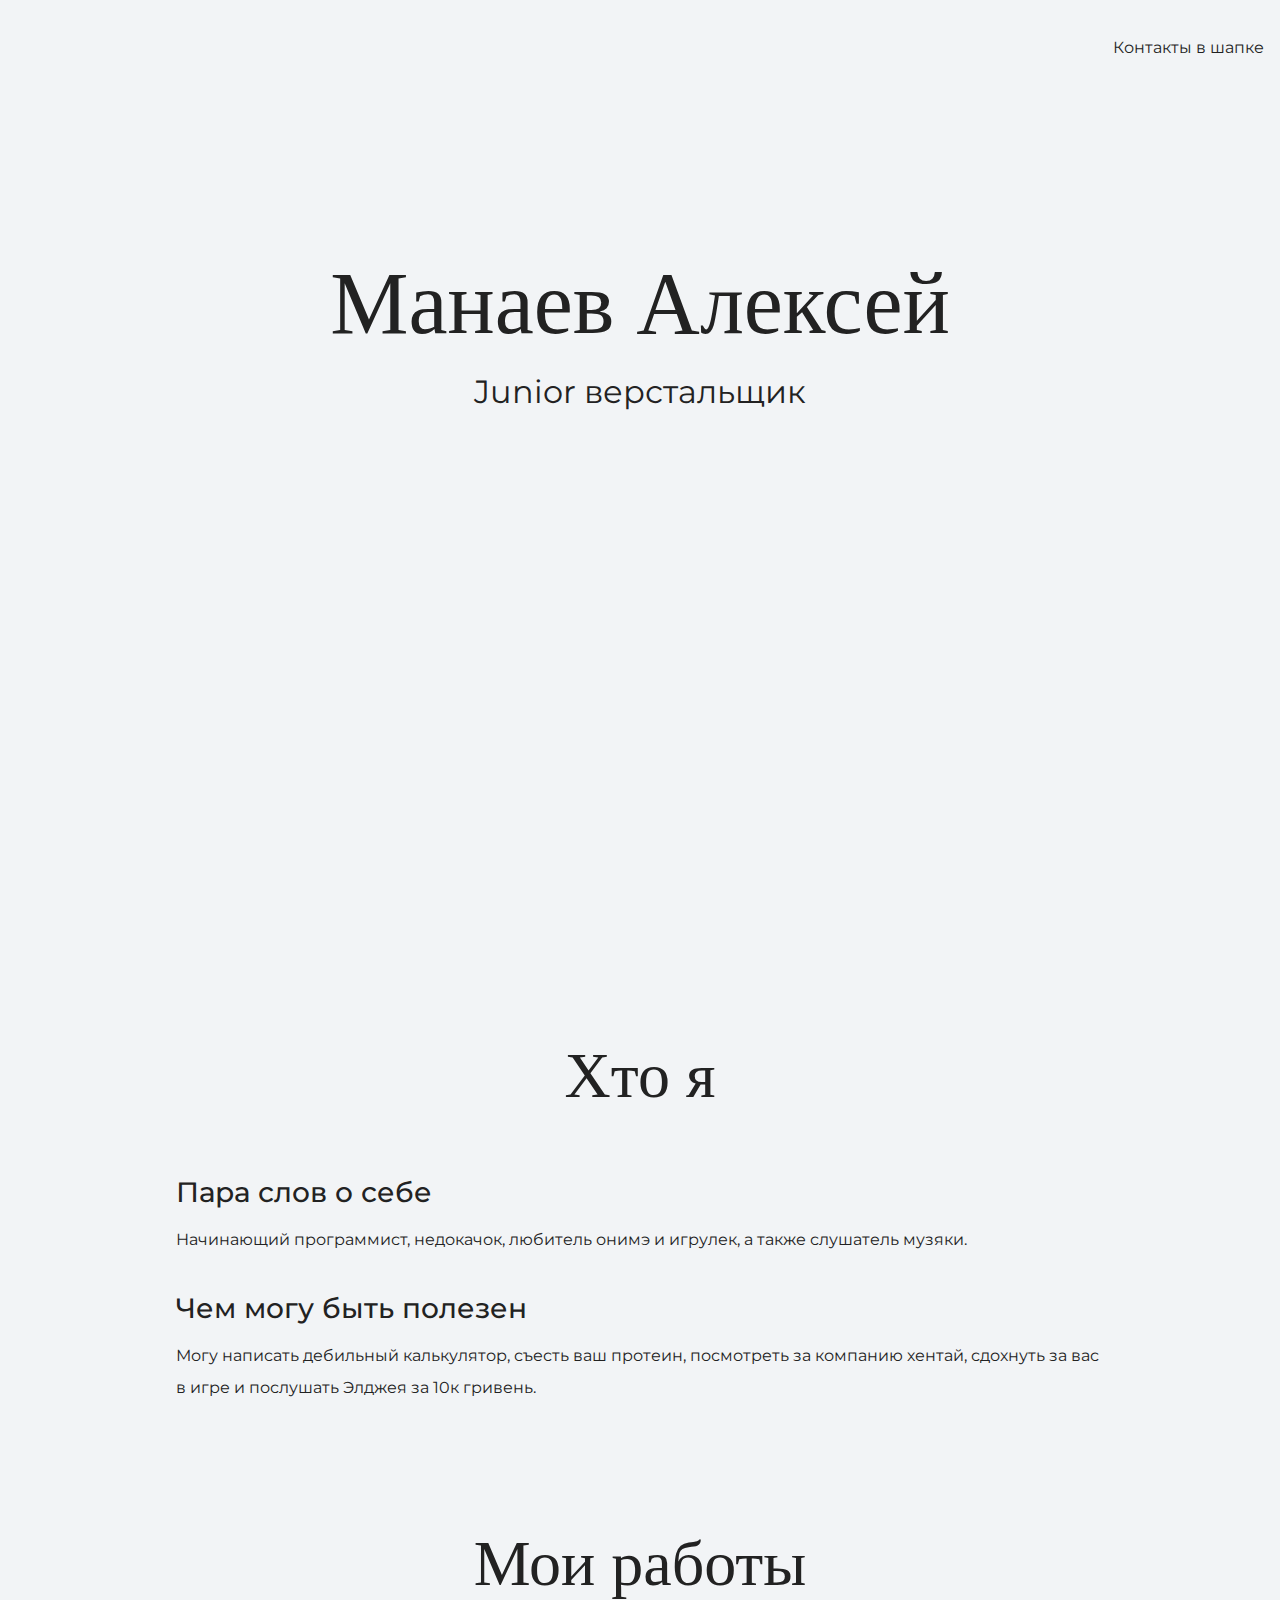
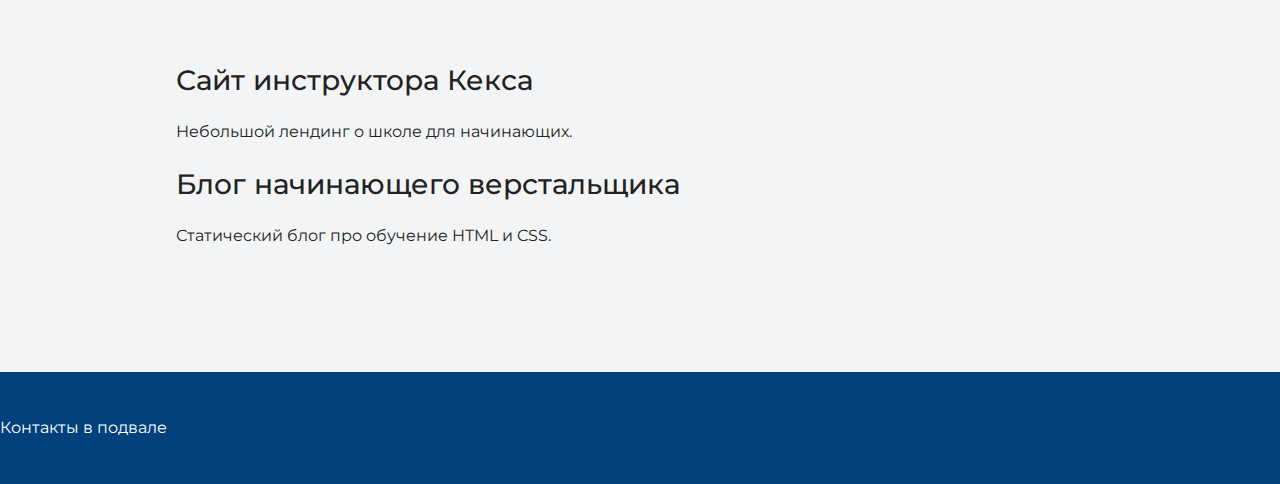
==== index.html @ 084ad4ef "Загружает файлы сайта" ====
<!DOCTYPE html>
<html lang="ru">
  <head>
    <meta charset="UTF-8">
    <link rel="stylesheet" href="style.css">
	<link href="https://fonts.googleapis.com/css?family=Montserrat:400,500,700|Old+Standard+TT&display=swap&subset=cyrillic" rel="stylesheet">
    <title>Портфолио Junior верстальщика</title>
  </head>

  <body>
    <header class="page-header">
	<div class="container">
		Контакты в шапке
	</div>
    </header>

    <section class="hero-image">
	<div class="container">
      <h1 class="heading">Манаев Алексей</h1>
      <p>Junior верстальщик</p>
	</div>
    </section>

    <section class="intro">
	<div class="container">
      <h2 class="subheading">Хто я</h2>
      <h3>Пара слов о себе</h3>
      <p>Начинающий программист, недокачок, любитель онимэ и игрулек, а также слушатель музяки.</p>
      <h3>Чем могу быть полезен</h3>
      <p>Могу написать дебильный калькулятор, съесть ваш протеин, посмотреть за компанию хентай, сдохнуть за вас в игре и послушать Элджея за 10к гривень.</p>
	 </div>
    </section>

    <section class="portfolio">
	<div class="container">
      <h2 class="subheading">Мои работы</h2>

      <h3>Сайт инструктора Кекса</h3>
      <p>Небольшой лендинг о школе для начинающих.</p>

      <h3>Блог начинающего верстальщика</h3>
      <p>Статический блог про обучение HTML и CSS.</p>
	</div>
    </section>

    <footer class="page-footer">
	</div class="container">
      Контакты в подвале
	</div>
    </footer>
  </body>
</html>
---- style.css ----
body {
  margin: 0;
  min-width: 960px;
  font-family: "Montserrat", "Helvetica", "Arial", sans-serif;
  font-size: 16px;
  line-height: 32px;
  color: #222222;
  background-color: #f2f4f6;
  background-image: url("img/hero-bg.jpg");
  background-repeat: no-repeat;
  background-position: top center;
}

.container {
  max-width: 928px;
  margin: 0 auto;
  padding: 0 16px;
}

.page-header {
  margin: 0 0 160px;
  padding: 32px 0 32px;
}

.page-header .container,
.page-footer .container {
  max-width: 1408px;
  text-align: right;
}

.page-header a {
  margin-left: 56px;
  color: #288be6;
  text-decoration: none;
  background-repeat: no-repeat;
  background-position: left;
}

.header-email {
  padding-left: 30px;
  background-image: url("img/icon-email-header.svg");
}

.header-phone {
  padding-left: 25px;
  background-image: url("img/icon-phone-header.svg");
}

.hero-image {
  margin-bottom: 620px;
}

.hero-image .container {
  max-width: 1408px;
  text-align: center;
}

.heading {
  margin: 0 0 16px;
  font-family: "Old Standard TT", "Times", "Times New Roman", serif;
  font-size: 88px;
  line-height: 96px;
  font-weight: 400;
}

.hero-image p {
  margin: 0;
  font-size: 32px;
  line-height: 48px;
}

.intro {
  margin: 0 0 120px;
}

.subheading {
  margin: 0 0 56px;
  font-family: "Old Standard TT", "Times", "Times New Roman", serif;
  font-size: 64px;
  line-height: 80px;
  font-weight: 400;
  text-align: center;
}

.user-image {
  margin: 0 0 32px;
  text-align: center;
}

.intro h3,
.portfolio h3 {
  margin: 0 0 12px;
  font-size: 28px;
  line-height: 40px;
  font-weight: 500;
}

.intro p {
  margin: 0 0 32px;
}

.skills-list {
  margin: 0;
  padding: 0;
}

.skills-list dt {
  padding-left: 32px;
  background-repeat: no-repeat;
  background-position: left;
}

.skill-html {
  background-image: url("img/icon-html.svg");
}

.skill-css {
  background-image: url("img/icon-css.svg");
}

.level {
  margin: 4px 0 16px;
  padding: 0;
  height: 14px;
  font-size: 0;
  background-color: #ffffff;
  border: 1px solid #86c3fa;
  border-radius: 8px;
}

.level div {
  margin: 1px;
  height: 12px;
  background-color: #288be6;
  border-radius: 6px;
}

.portfolio {
  margin: 0 0 120px;
}

.projects {
  margin: 0;
  padding: 0;
  list-style: none;
}

.projects li {
  margin: 0 0 80px;
}

.project-image {
  margin: 0 0 24px;
  text-align: center;
}

.projects p {
  margin: 0 0 24px;
}

.button {
  padding: 6px 20px;
  display: inline-block;
  vertical-align: baseline;
  text-decoration: none;
  text-transform: uppercase;
  border-radius: 4px;
  background-color: #288be6;
  color: #ffffff;
}

.page-footer {
  padding: 40px 0;
  background-color: #00417d;
  color: #ffffff;
}

.page-footer a {
  margin-left: 56px;
  color: inherit;
  text-decoration: none;
  background-repeat: no-repeat;
  background-position: left;
}

.footer-email {
  padding-left: 30px;
  background-image: url("img/icon-email-footer.svg");
}

.footer-phone {
  padding-left: 25px;
  background-image: url("img/icon-phone-footer.svg");
}
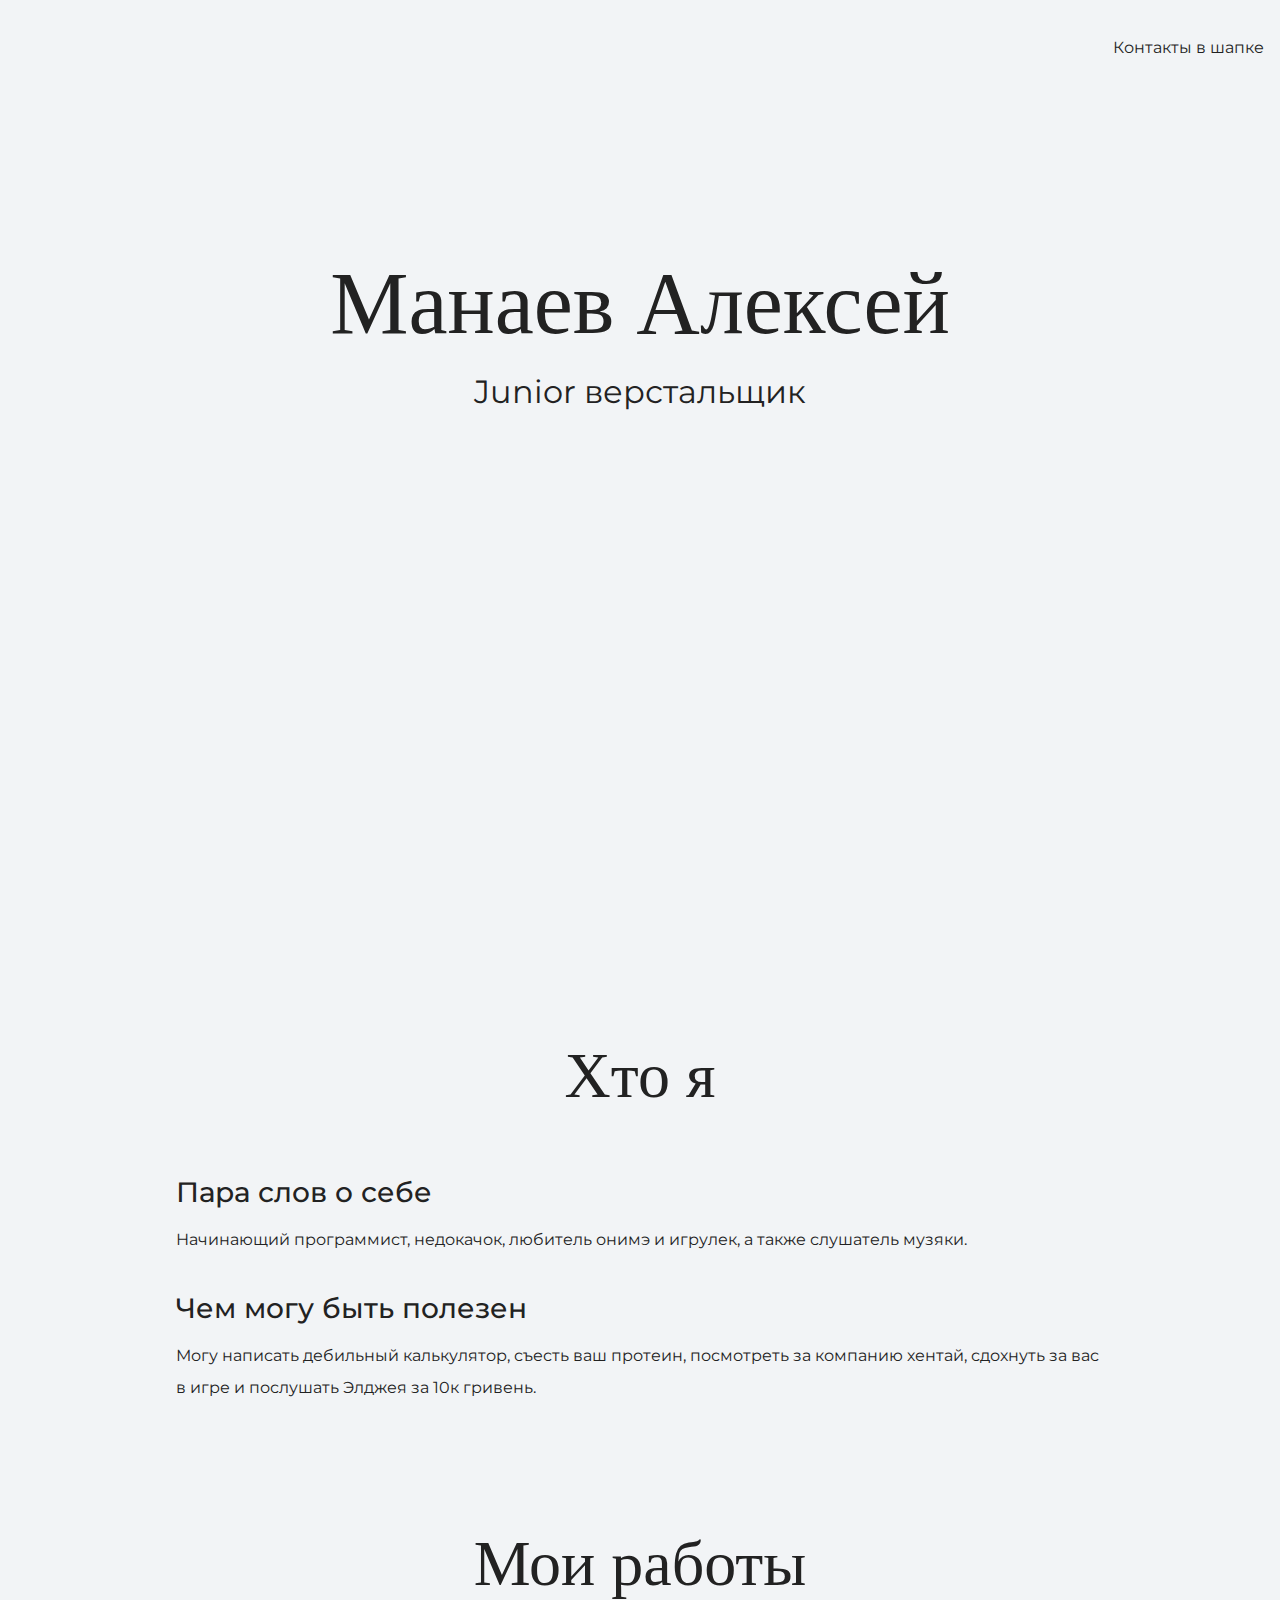
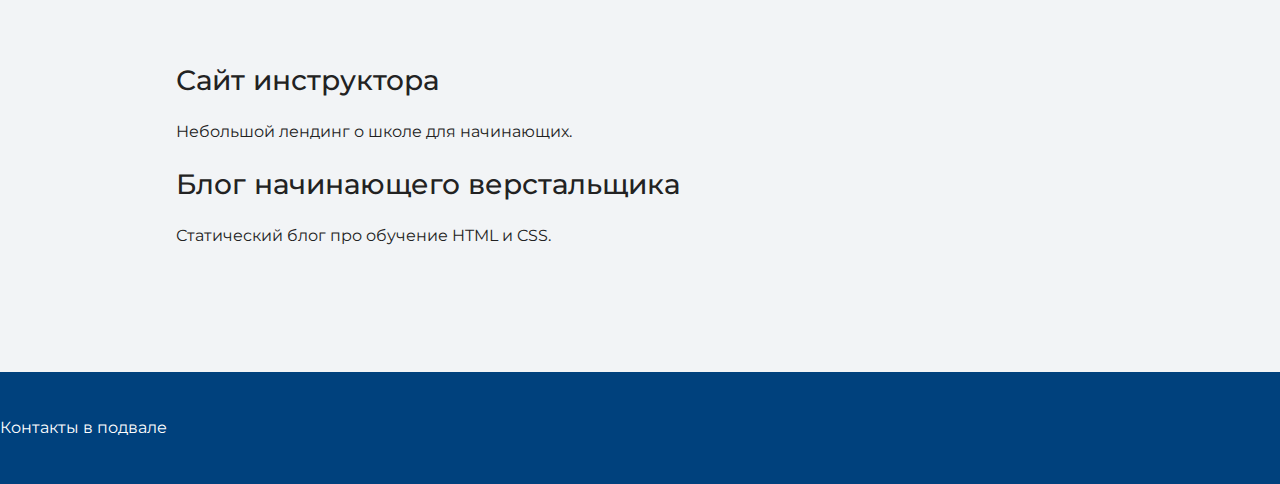
==== commit 88497a85: "Изменен текст на главное странцие" ====
--- a/index.html
+++ b/index.html
@@ -4,7 +4,7 @@
     <meta charset="UTF-8">
     <link rel="stylesheet" href="style.css">
 	<link href="https://fonts.googleapis.com/css?family=Montserrat:400,500,700|Old+Standard+TT&display=swap&subset=cyrillic" rel="stylesheet">
-    <title>Портфолио Junior верстальщика</title>
+    <title>Портфолио Лёхи</title>
   </head>
 
   <body>
@@ -35,7 +35,7 @@
 	<div class="container">
       <h2 class="subheading">Мои работы</h2>
 
-      <h3>Сайт инструктора Кекса</h3>
+      <h3>Сайт инструктора</h3>
       <p>Небольшой лендинг о школе для начинающих.</p>
 
       <h3>Блог начинающего верстальщика</h3>
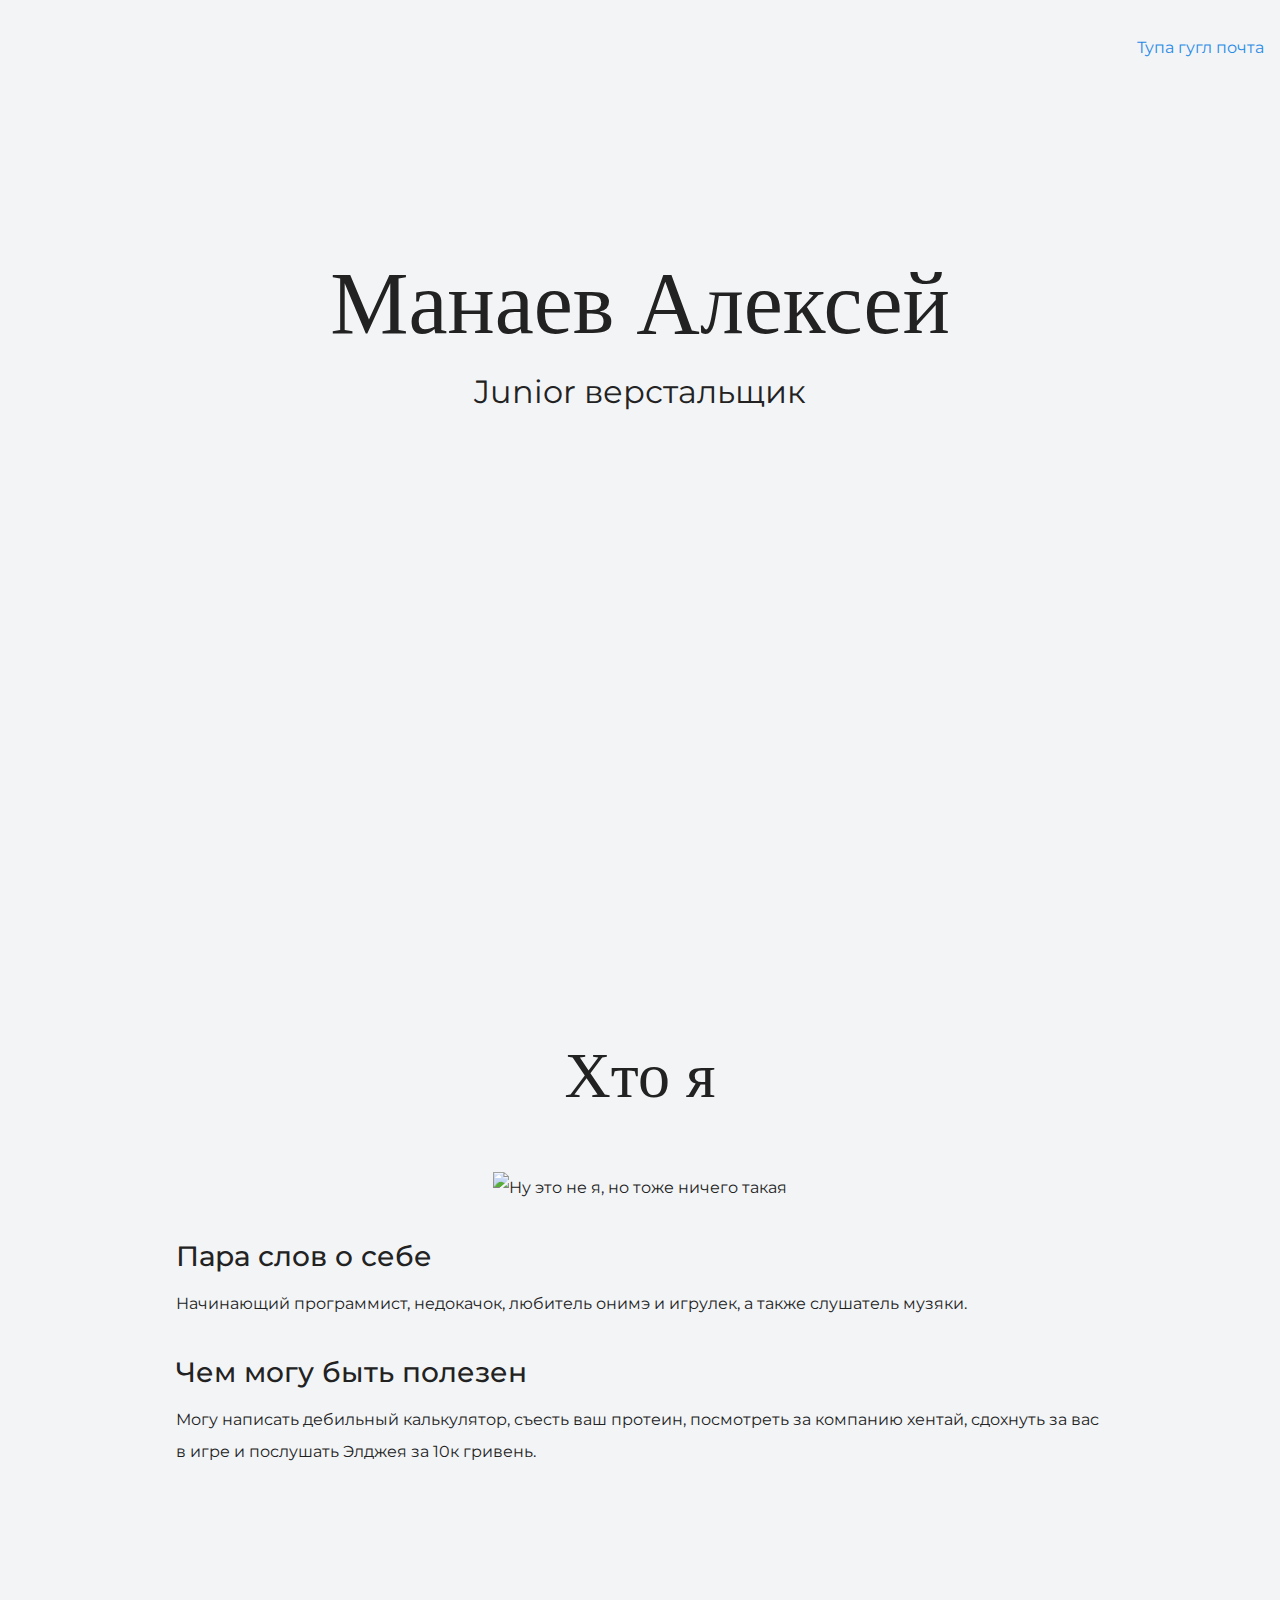
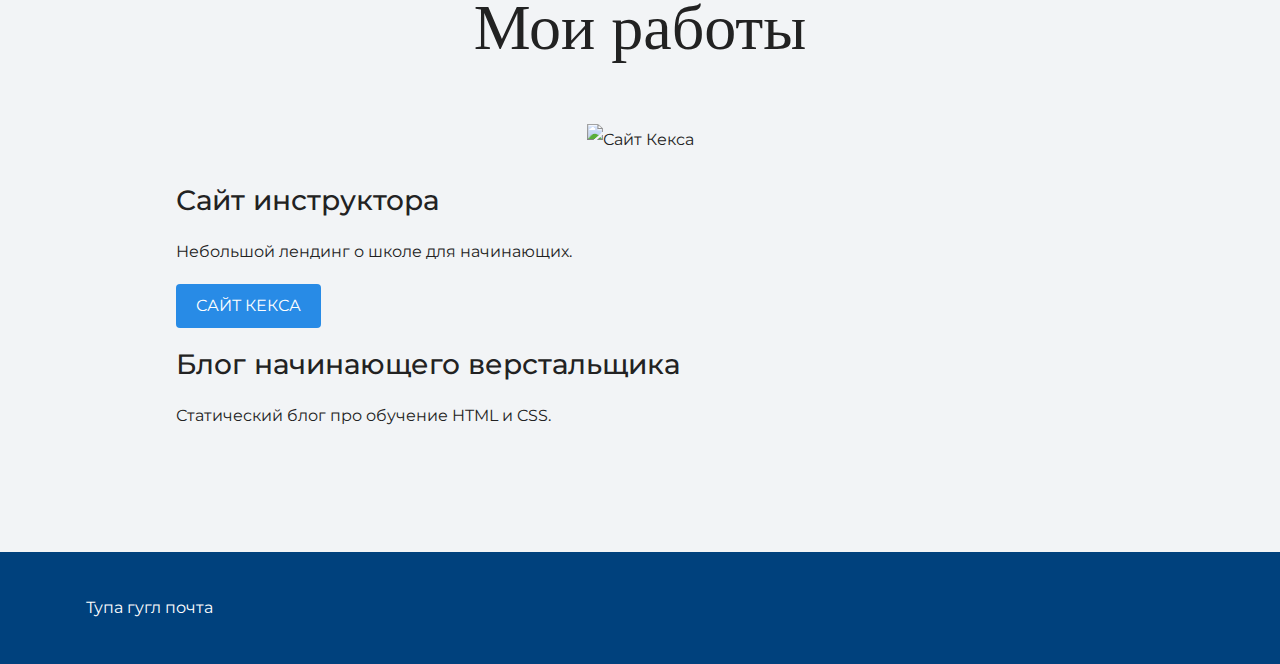
==== commit 6a11ef5a: "Изменения на странице +визуал" ====
--- a/index.html
+++ b/index.html
@@ -10,7 +10,7 @@
   <body>
     <header class="page-header">
 	<div class="container">
-		Контакты в шапке
+		<a class="header-email" href="mailto:degtuu27@gmail.com">Тупа гугл почта</a>
 	</div>
     </header>
 
@@ -24,6 +24,9 @@
     <section class="intro">
 	<div class="container">
       <h2 class="subheading">Хто я</h2>
+		<figure class="user-image">
+		<img src="files/user.jpg" width="928" height="536" alt="Ну это не я, но тоже ничего такая">
+		</figure>
       <h3>Пара слов о себе</h3>
       <p>Начинающий программист, недокачок, любитель онимэ и игрулек, а также слушатель музяки.</p>
       <h3>Чем могу быть полезен</h3>
@@ -34,9 +37,12 @@
     <section class="portfolio">
 	<div class="container">
       <h2 class="subheading">Мои работы</h2>
-
+		<figure class="project-image">
+		<img src="files/project-1.png" width="720" height="380" alt="Сайт Кекса">
+		</figure>
       <h3>Сайт инструктора</h3>
       <p>Небольшой лендинг о школе для начинающих.</p>
+	  <p><a class="button" href="source/keks/index.html">Сайт Кекса</a></p>
 
       <h3>Блог начинающего верстальщика</h3>
       <p>Статический блог про обучение HTML и CSS.</p>
@@ -45,7 +51,7 @@
 
     <footer class="page-footer">
 	</div class="container">
-      Контакты в подвале
+      <a class="footer-email" href="mailto:degtuu27@gmail.com">Тупа гугл почта</a>
 	</div>
     </footer>
   </body>
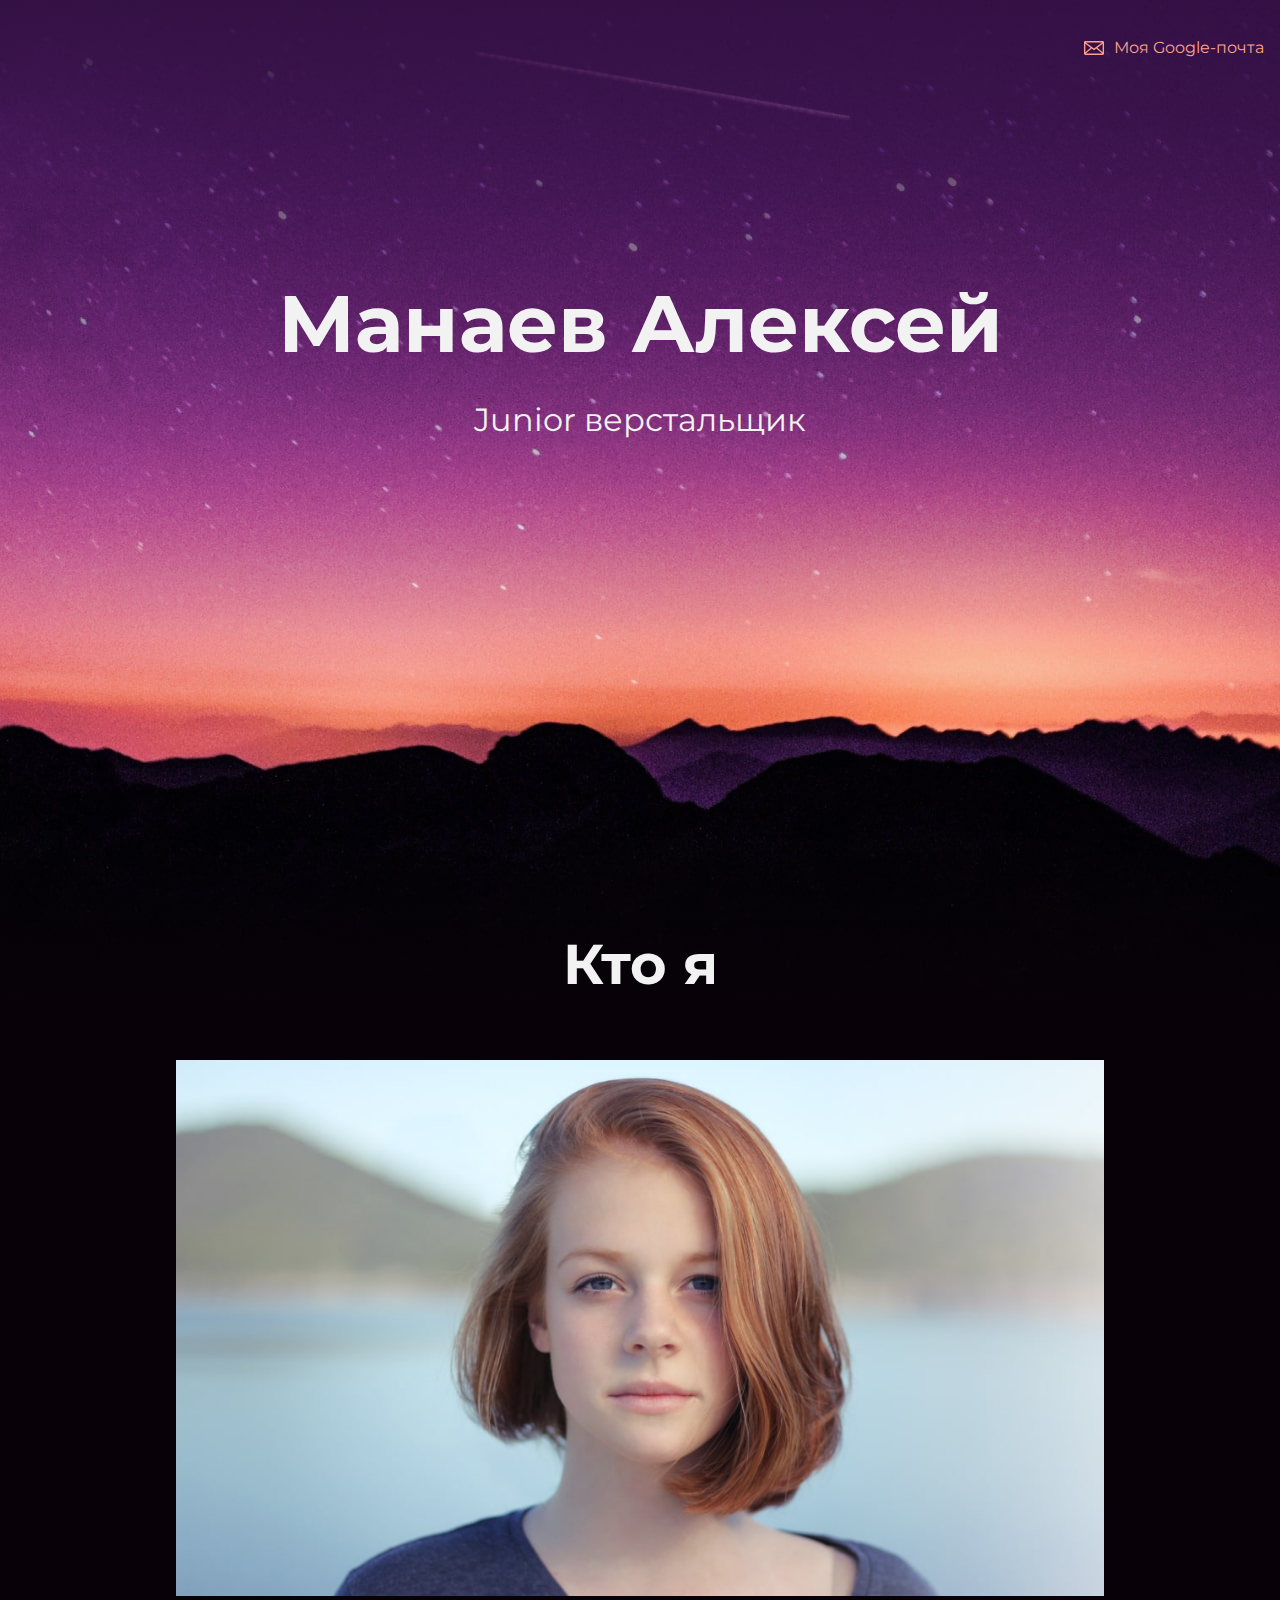
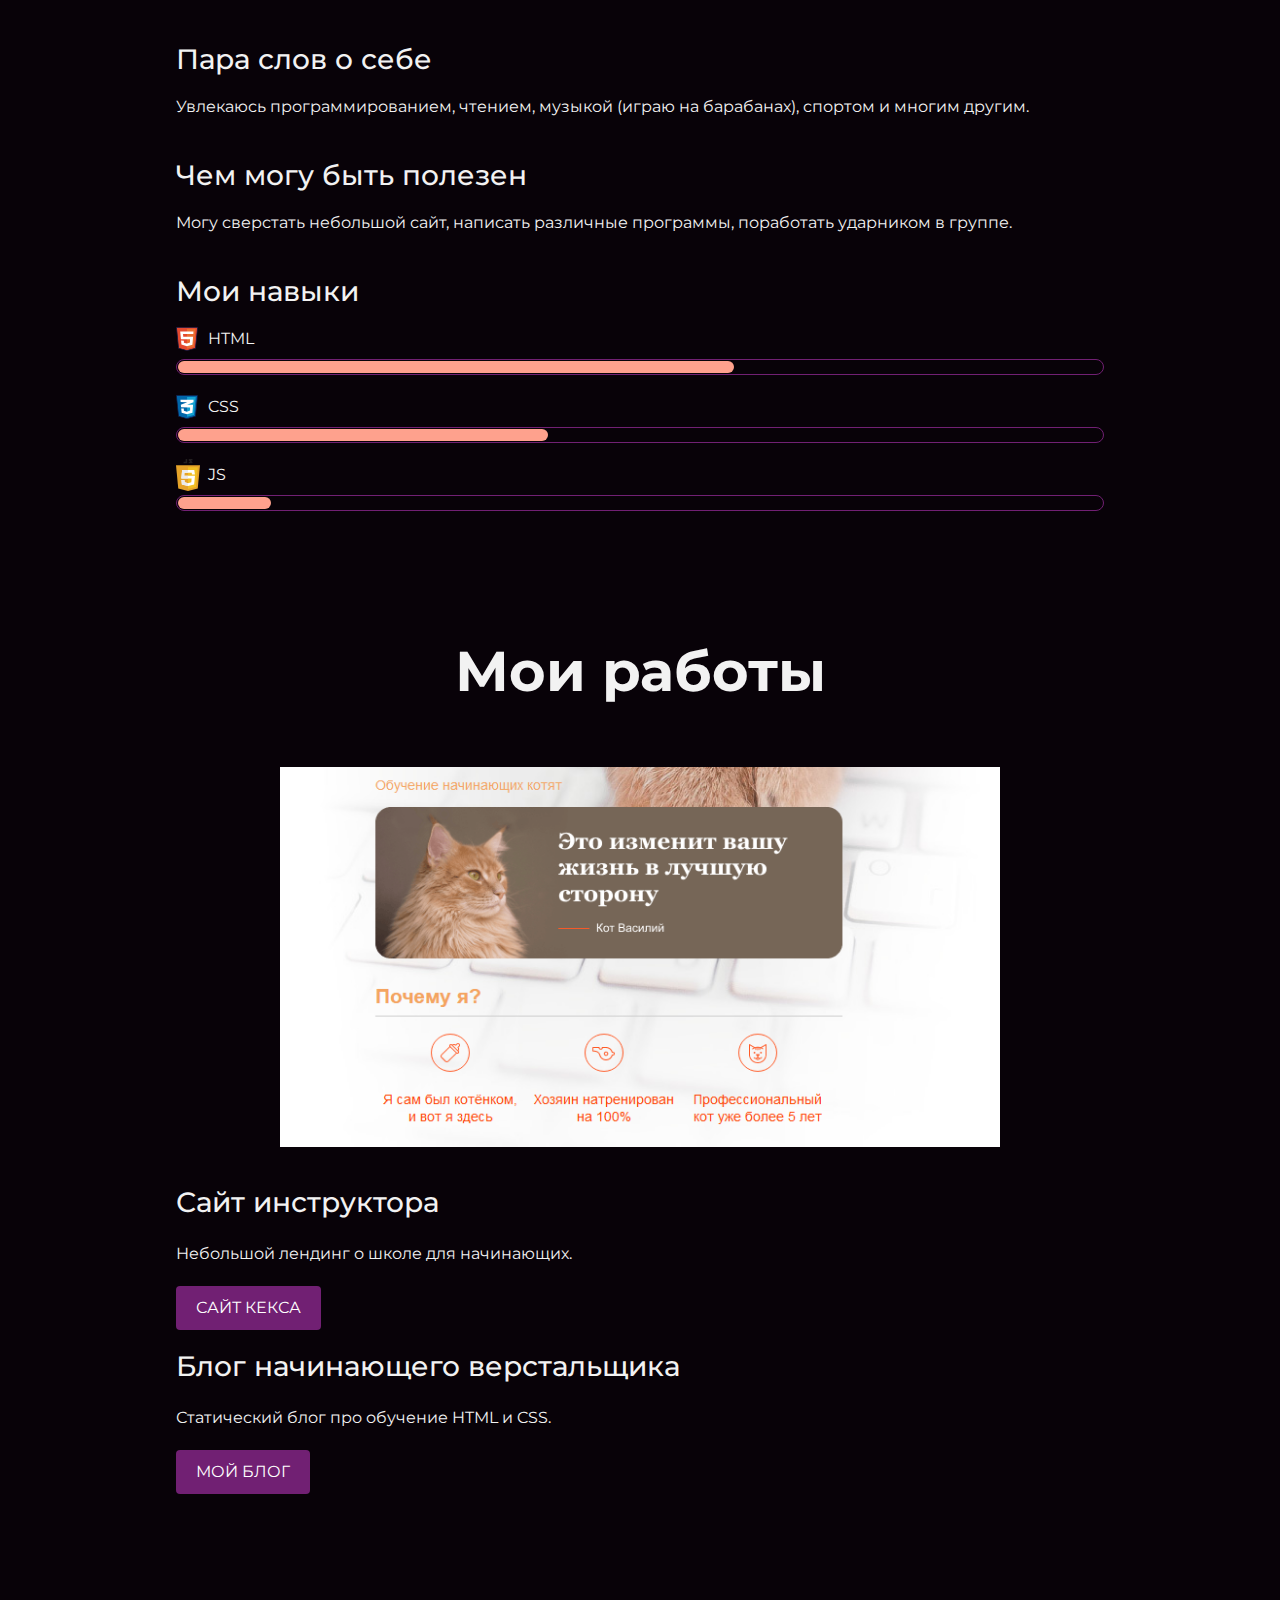
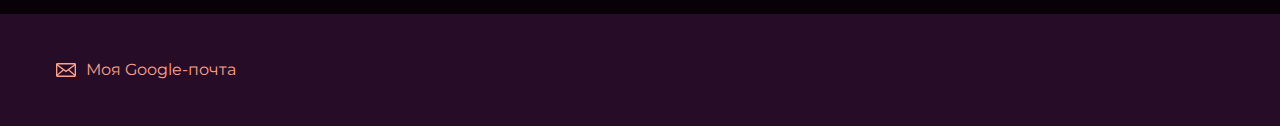
==== commit 6fe09d33: "Add files via upload" ====
--- a/index.html
+++ b/index.html
@@ -4,13 +4,13 @@
     <meta charset="UTF-8">
     <link rel="stylesheet" href="style.css">
 	<link href="https://fonts.googleapis.com/css?family=Montserrat:400,500,700|Old+Standard+TT&display=swap&subset=cyrillic" rel="stylesheet">
-    <title>Портфолио Лёхи</title>
+    <title>Сайт-портфолио</title>
   </head>
 
   <body>
     <header class="page-header">
 	<div class="container">
-		<a class="header-email" href="mailto:degtuu27@gmail.com">Тупа гугл почта</a>
+		<a class="header-email" href="mailto:degtuu27@gmail.com">Моя Google-почта</a>
 	</div>
     </header>
 
@@ -23,15 +23,26 @@
 
     <section class="intro">
 	<div class="container">
-      <h2 class="subheading">Хто я</h2>
+      <h2 class="subheading">Кто я</h2>
 		<figure class="user-image">
 		<img src="files/user.jpg" width="928" height="536" alt="Ну это не я, но тоже ничего такая">
 		</figure>
       <h3>Пара слов о себе</h3>
-      <p>Начинающий программист, недокачок, любитель онимэ и игрулек, а также слушатель музяки.</p>
+      <p>Увлекаюсь программированием, чтением, музыкой (играю на барабанах), спортом и многим другим.</p>
       <h3>Чем могу быть полезен</h3>
-      <p>Могу написать дебильный калькулятор, съесть ваш протеин, посмотреть за компанию хентай, сдохнуть за вас в игре и послушать Элджея за 10к гривень.</p>
-	 </div>
+      <p>Могу сверстать небольшой сайт, написать различные программы, поработать ударником в группе.</p>
+		<div class="skills"> 
+		<h3>Мои навыки</h3>
+		<dl class="skills-list">
+			<dt class="skill-html">HTML</dt>
+			<dd class="level"><div style="width: 60%;">60%</div></dd>
+			<dt class="skill-css">CSS</dt>
+			<dd class="level"><div style="width: 40%;">40%</div></dd>
+			<dt class="skill-js">JS</dt>
+			<dd class="level"><div style="width: 10%;">10%</div></dd>
+		</dl>
+		</div>
+	</div>
     </section>
 
     <section class="portfolio">
@@ -46,12 +57,13 @@
 
       <h3>Блог начинающего верстальщика</h3>
       <p>Статический блог про обучение HTML и CSS.</p>
+	  <p><a class="button" href="blog/index.html">Мой блог</a></p>
 	</div>
     </section>
 
     <footer class="page-footer">
 	</div class="container">
-      <a class="footer-email" href="mailto:degtuu27@gmail.com">Тупа гугл почта</a>
+      <a class="footer-email" href="mailto:degtuu27@gmail.com">Моя Google-почта</a>
 	</div>
     </footer>
   </body>
--- a/style.css
+++ b/style.css
@@ -1,194 +1,192 @@
-body {
-  margin: 0;
-  min-width: 960px;
-  font-family: "Montserrat", "Helvetica", "Arial", sans-serif;
-  font-size: 16px;
-  line-height: 32px;
-  color: #222222;
-  background-color: #f2f4f6;
-  background-image: url("img/hero-bg.jpg");
-  background-repeat: no-repeat;
-  background-position: top center;
-}
-
-.container {
-  max-width: 928px;
-  margin: 0 auto;
-  padding: 0 16px;
-}
-
-.page-header {
-  margin: 0 0 160px;
-  padding: 32px 0 32px;
-}
-
-.page-header .container,
-.page-footer .container {
-  max-width: 1408px;
-  text-align: right;
-}
-
-.page-header a {
-  margin-left: 56px;
-  color: #288be6;
-  text-decoration: none;
-  background-repeat: no-repeat;
-  background-position: left;
-}
-
-.header-email {
-  padding-left: 30px;
-  background-image: url("img/icon-email-header.svg");
-}
-
-.header-phone {
-  padding-left: 25px;
-  background-image: url("img/icon-phone-header.svg");
-}
-
-.hero-image {
-  margin-bottom: 620px;
-}
-
-.hero-image .container {
-  max-width: 1408px;
-  text-align: center;
-}
-
-.heading {
-  margin: 0 0 16px;
-  font-family: "Old Standard TT", "Times", "Times New Roman", serif;
-  font-size: 88px;
-  line-height: 96px;
-  font-weight: 400;
-}
-
-.hero-image p {
-  margin: 0;
-  font-size: 32px;
-  line-height: 48px;
-}
-
-.intro {
-  margin: 0 0 120px;
-}
-
-.subheading {
-  margin: 0 0 56px;
-  font-family: "Old Standard TT", "Times", "Times New Roman", serif;
-  font-size: 64px;
-  line-height: 80px;
-  font-weight: 400;
-  text-align: center;
-}
-
-.user-image {
-  margin: 0 0 32px;
-  text-align: center;
-}
-
-.intro h3,
-.portfolio h3 {
-  margin: 0 0 12px;
-  font-size: 28px;
-  line-height: 40px;
-  font-weight: 500;
-}
-
-.intro p {
-  margin: 0 0 32px;
-}
-
-.skills-list {
-  margin: 0;
-  padding: 0;
-}
-
-.skills-list dt {
-  padding-left: 32px;
-  background-repeat: no-repeat;
-  background-position: left;
-}
-
-.skill-html {
-  background-image: url("img/icon-html.svg");
-}
-
-.skill-css {
-  background-image: url("img/icon-css.svg");
-}
-
-.level {
-  margin: 4px 0 16px;
-  padding: 0;
-  height: 14px;
-  font-size: 0;
-  background-color: #ffffff;
-  border: 1px solid #86c3fa;
-  border-radius: 8px;
-}
-
-.level div {
-  margin: 1px;
-  height: 12px;
-  background-color: #288be6;
-  border-radius: 6px;
-}
-
-.portfolio {
-  margin: 0 0 120px;
-}
-
-.projects {
-  margin: 0;
-  padding: 0;
-  list-style: none;
-}
-
-.projects li {
-  margin: 0 0 80px;
-}
-
-.project-image {
-  margin: 0 0 24px;
-  text-align: center;
-}
-
-.projects p {
-  margin: 0 0 24px;
-}
-
-.button {
-  padding: 6px 20px;
-  display: inline-block;
-  vertical-align: baseline;
-  text-decoration: none;
-  text-transform: uppercase;
-  border-radius: 4px;
-  background-color: #288be6;
-  color: #ffffff;
-}
-
-.page-footer {
-  padding: 40px 0;
-  background-color: #00417d;
-  color: #ffffff;
-}
-
-.page-footer a {
-  margin-left: 56px;
-  color: inherit;
-  text-decoration: none;
-  background-repeat: no-repeat;
-  background-position: left;
-}
-
-.footer-email {
-  padding-left: 30px;
-  background-image: url("img/icon-email-footer.svg");
-}
-
-.footer-phone {
-  padding-left: 25px;
-  background-image: url("img/icon-phone-footer.svg");
+body {
+  margin: 0;
+  min-width: 960px;
+  font-family: "Montserrat", "Helvetica", "Arial", sans-serif;
+  font-size: 16px;
+  line-height: 32px;
+  color: #f2f2f2;
+  background-color: #080208;
+  background-image: url("img/hero-bg.jpg");
+  background-repeat: no-repeat;
+  background-position: top center;
+}
+
+.container {
+  max-width: 928px;
+  margin: 0 auto;
+  padding: 0 16px;
+}
+
+.page-header {
+  margin: 0 0 180px;
+  padding: 32px 0 32px;
+}
+
+.page-header .container,
+.page-footer .container {
+  max-width: 1408px;
+  text-align: right;
+}
+
+.page-header a {
+  margin-left: 56px;
+  color: #fea18d;
+  text-decoration: none;
+  background-repeat: no-repeat;
+  background-position: left;
+}
+
+.header-email {
+  padding-left: 30px;
+  background-image: url("img/icon-email.svg");
+}
+
+.header-phone {
+  padding-left: 25px;
+  background-image: url("img/icon-phone.svg");
+}
+
+.hero-image {
+  margin-bottom: 480px;
+}
+
+.hero-image .container {
+  max-width: 1408px;
+  text-align: center;
+}
+
+.heading {
+  margin: 0 0 24px;
+  font-size: 80px;
+  line-height: 96px;
+}
+
+.hero-image p {
+  margin: 0;
+  font-size: 32px;
+  line-height: 48px;
+}
+
+.intro {
+  margin: 0 0 120px;
+}
+
+.subheading {
+  margin: 0 0 56px;
+  font-size: 56px;
+  line-height: 80px;
+  text-align: center;
+}
+
+.user-image {
+  margin: 0 0 32px;
+  text-align: center;
+}
+
+.intro h3,
+.portfolio h3 {
+  margin: 0 0 12px;
+  font-size: 28px;
+  line-height: 40px;
+  font-weight: 500;
+}
+
+.intro p {
+  margin: 0 0 32px;
+}
+
+.skills-list {
+  margin: 0;
+  padding: 0;
+}
+
+.skills-list dt {
+  padding-left: 32px;
+  background-repeat: no-repeat;
+  background-position: left;
+}
+
+.skill-html {
+  background-image: url("img/icon-html.svg");
+}
+
+.skill-css {
+  background-image: url("img/icon-css.svg");
+}
+.skill-js {
+	background-image: url("img/icon-js.svg");
+}
+
+.level {
+  margin: 4px 0 16px;
+  padding: 0;
+  height: 14px;
+  font-size: 0;
+  background-color: #080208;
+  border: 1px solid #712073;
+  border-radius: 8px;
+}
+
+.level div {
+  margin: 1px;
+  height: 12px;
+  background-color: #fea18d;
+  border-radius: 6px;
+}
+
+.portfolio {
+  margin: 0 0 120px;
+}
+
+.projects {
+  margin: 0;
+  padding: 0;
+  list-style: none;
+}
+
+.projects li {
+  margin: 0 0 80px;
+}
+
+.project-image {
+  margin: 0 0 24px;
+  text-align: center;
+}
+
+.projects p {
+  margin: 0 0 24px;
+}
+
+.button {
+  padding: 6px 20px;
+  display: inline-block;
+  vertical-align: baseline;
+  text-decoration: none;
+  text-transform: uppercase;
+  border-radius: 4px;
+  background-color: #712073;
+  color: #ffffff;
+}
+
+.page-footer {
+  padding: 40px 0;
+  background-color: #260c26;
+}
+
+.page-footer a {
+  margin-left: 56px;
+  color: #fea18d;
+  text-decoration: none;
+  background-repeat: no-repeat;
+  background-position: left;
+}
+
+.footer-email {
+  padding-left: 30px;
+  background-image: url("img/icon-email.svg");
+}
+
+.footer-phone {
+  padding-left: 25px;
+  background-image: url("img/icon-phone.svg");
 }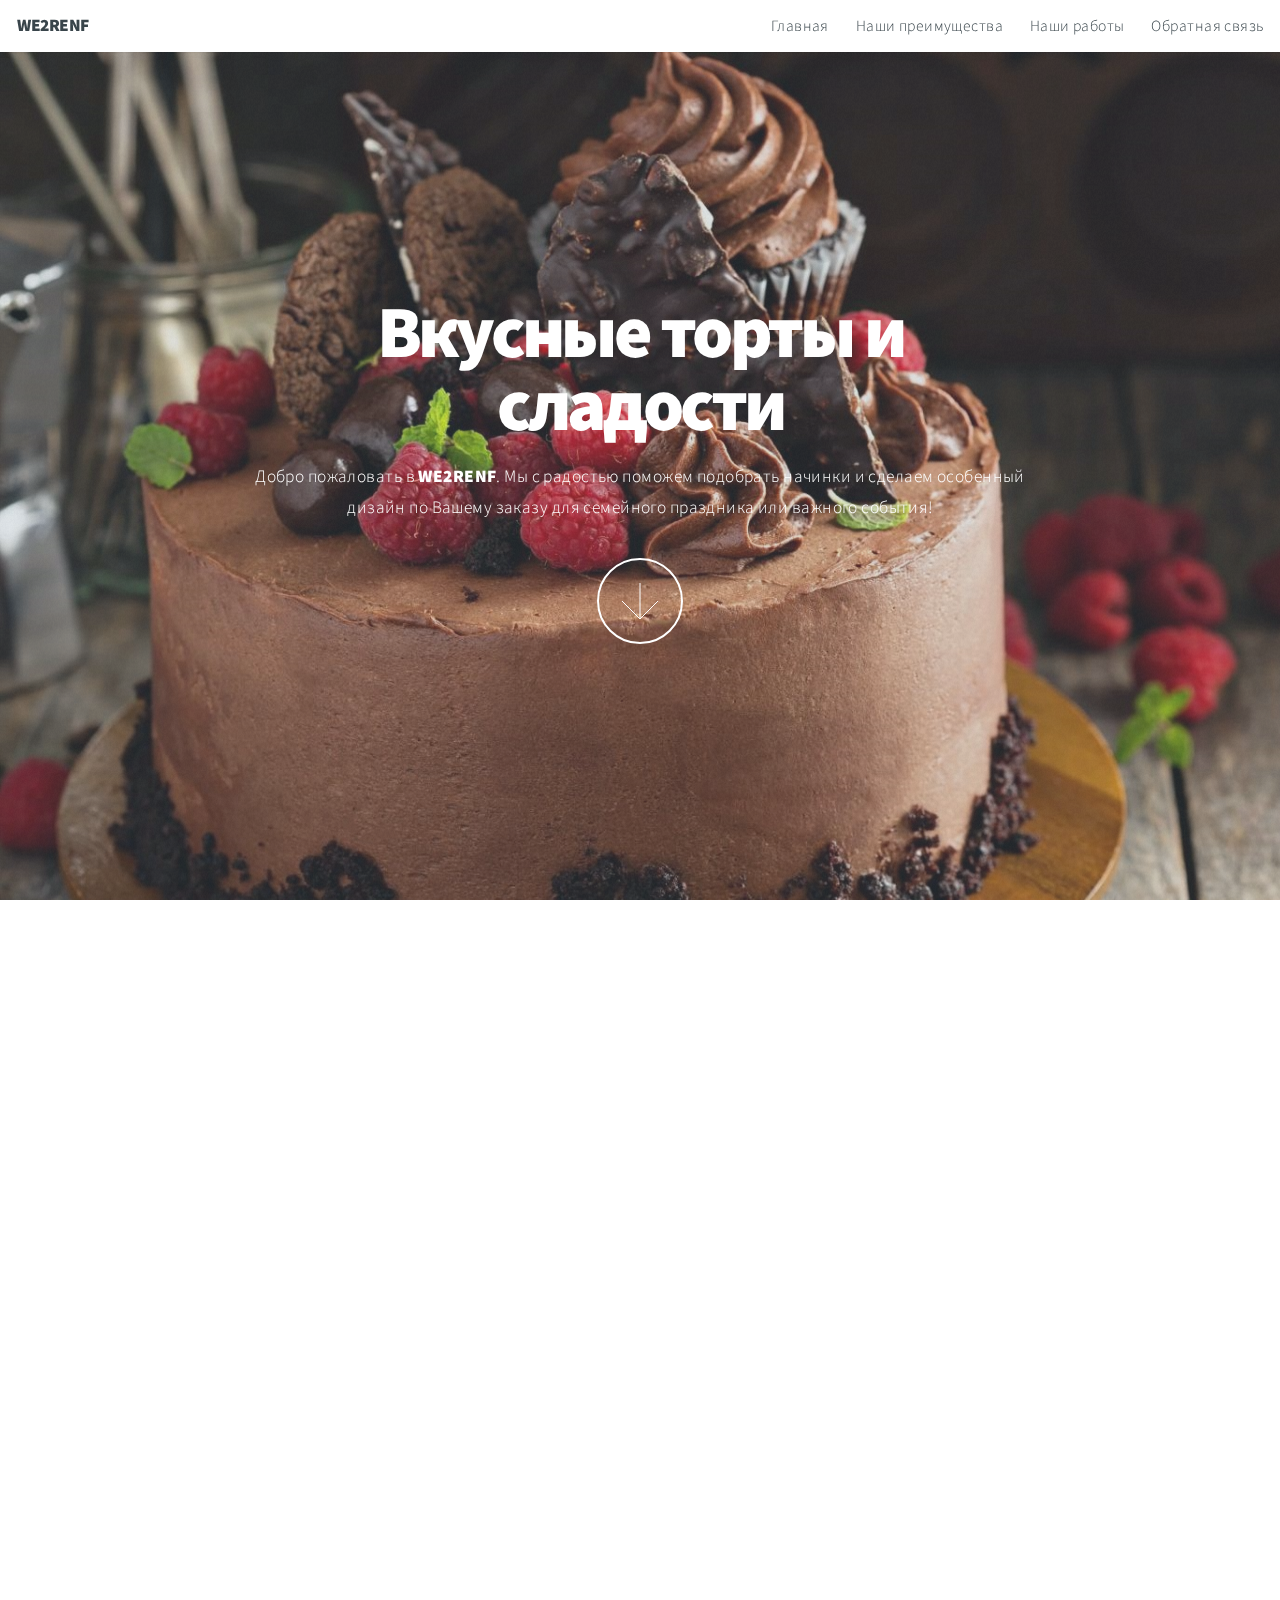
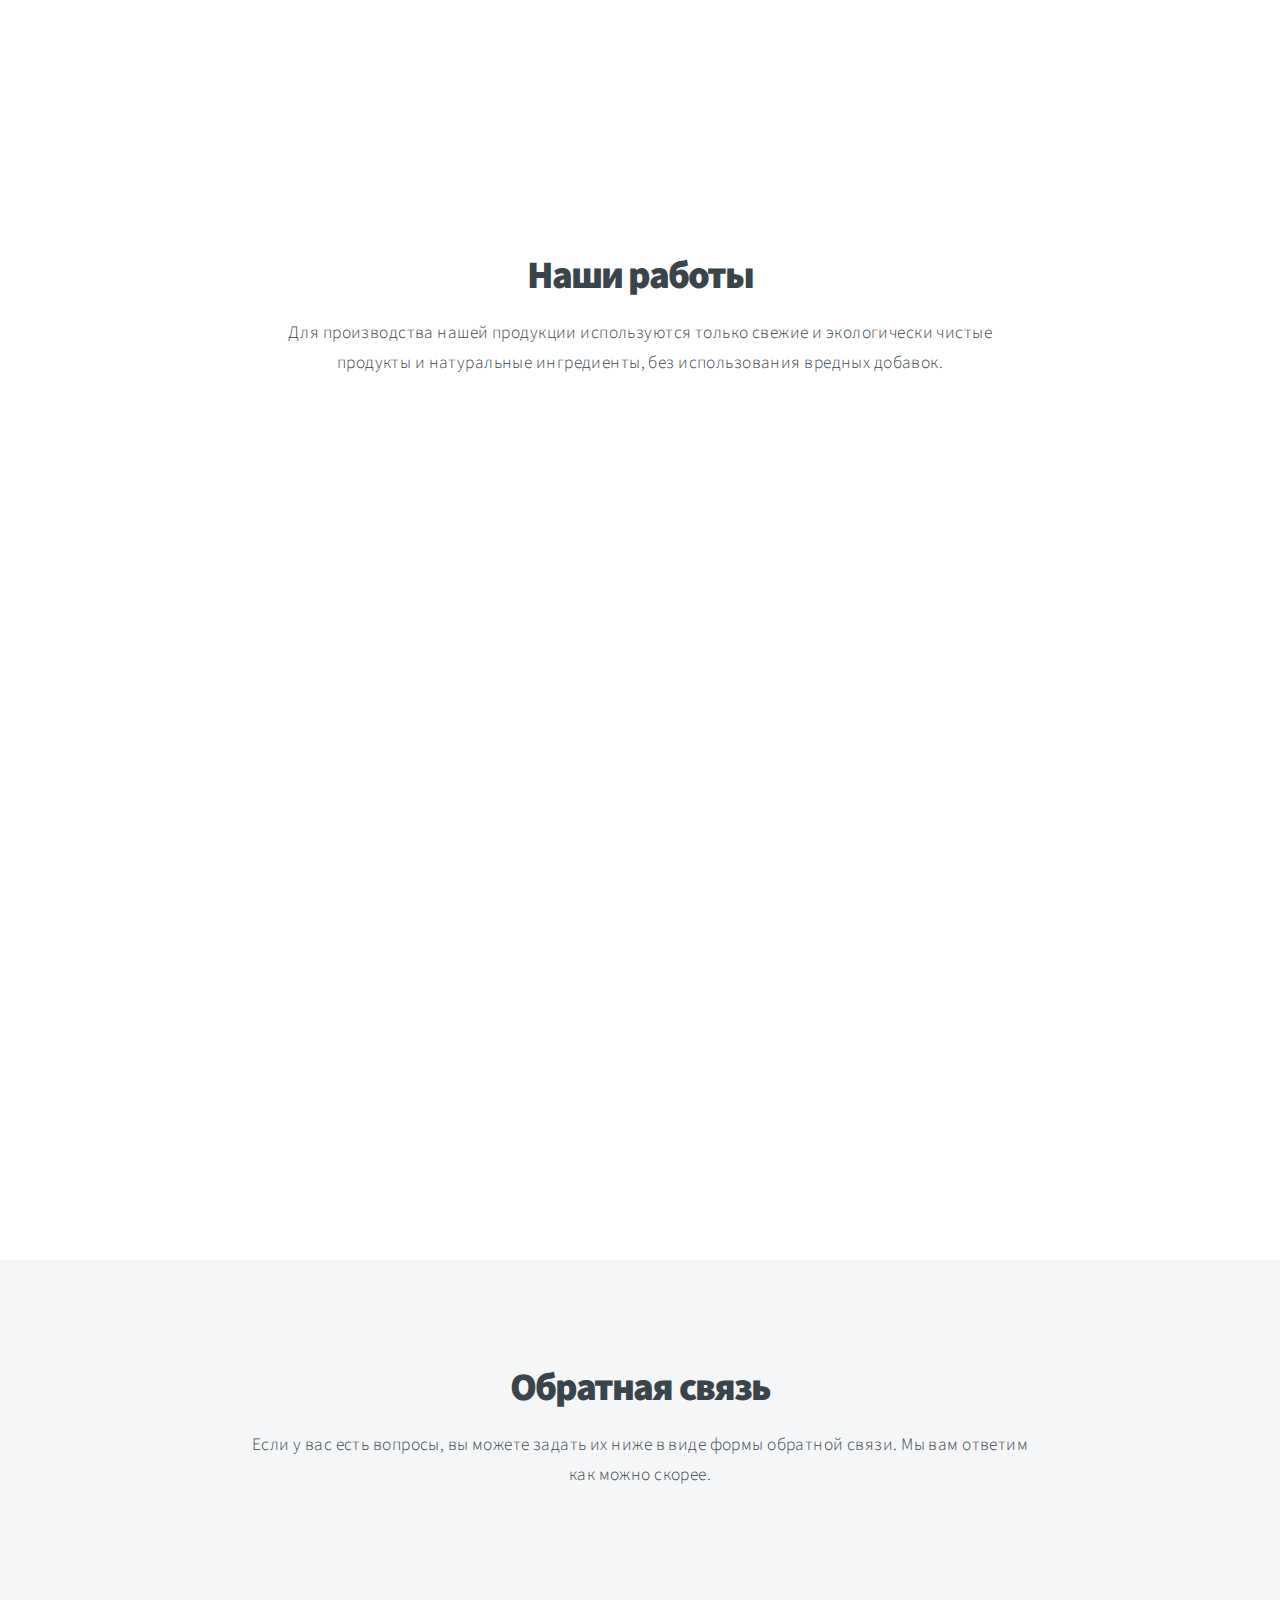
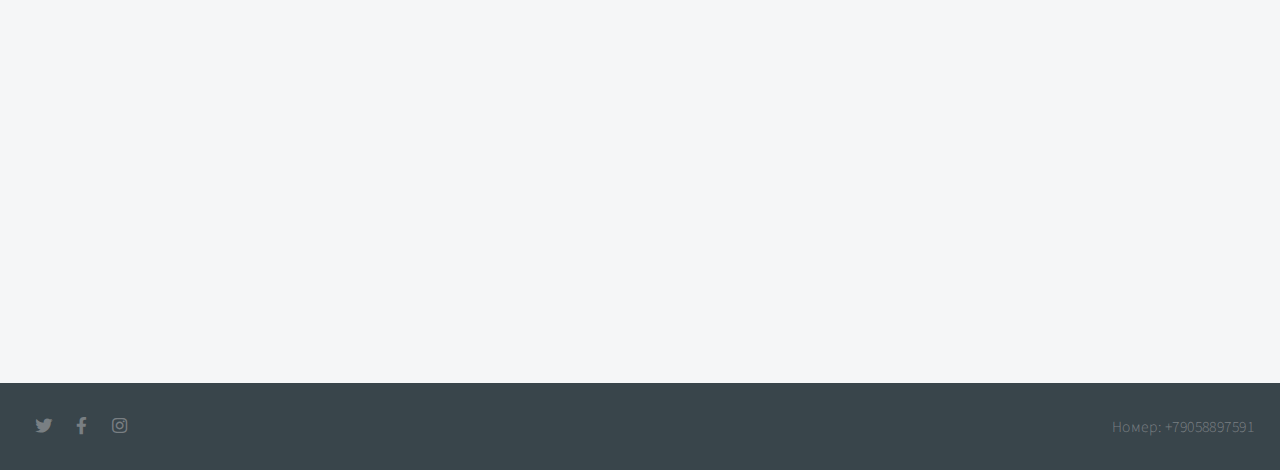
==== commit 3fd3ce8c: "Кондитер епта" ====
--- a/index.html
+++ b/index.html
@@ -1,70 +1,138 @@
-<!DOCTYPE html>
-<html lang="ru">
-  <head>
-    <meta charset="UTF-8">
-    <link rel="stylesheet" href="style.css">
-	<link href="https://fonts.googleapis.com/css?family=Montserrat:400,500,700|Old+Standard+TT&display=swap&subset=cyrillic" rel="stylesheet">
-    <title>Сайт-портфолио</title>
-  </head>
-
-  <body>
-    <header class="page-header">
-	<div class="container">
-		<a class="header-email" href="mailto:degtuu27@gmail.com">Моя Google-почта</a>
-	</div>
-    </header>
-
-    <section class="hero-image">
-	<div class="container">
-      <h1 class="heading">Манаев Алексей</h1>
-      <p>Junior верстальщик</p>
-	</div>
-    </section>
-
-    <section class="intro">
-	<div class="container">
-      <h2 class="subheading">Кто я</h2>
-		<figure class="user-image">
-		<img src="files/user.jpg" width="928" height="536" alt="Ну это не я, но тоже ничего такая">
-		</figure>
-      <h3>Пара слов о себе</h3>
-      <p>Увлекаюсь программированием, чтением, музыкой (играю на барабанах), спортом и многим другим.</p>
-      <h3>Чем могу быть полезен</h3>
-      <p>Могу сверстать небольшой сайт, написать различные программы, поработать ударником в группе.</p>
-		<div class="skills"> 
-		<h3>Мои навыки</h3>
-		<dl class="skills-list">
-			<dt class="skill-html">HTML</dt>
-			<dd class="level"><div style="width: 60%;">60%</div></dd>
-			<dt class="skill-css">CSS</dt>
-			<dd class="level"><div style="width: 40%;">40%</div></dd>
-			<dt class="skill-js">JS</dt>
-			<dd class="level"><div style="width: 10%;">10%</div></dd>
-		</dl>
-		</div>
-	</div>
-    </section>
-
-    <section class="portfolio">
-	<div class="container">
-      <h2 class="subheading">Мои работы</h2>
-		<figure class="project-image">
-		<img src="files/project-1.png" width="720" height="380" alt="Сайт Кекса">
-		</figure>
-      <h3>Сайт инструктора</h3>
-      <p>Небольшой лендинг о школе для начинающих.</p>
-	  <p><a class="button" href="source/keks/index.html">Сайт Кекса</a></p>
-
-      <h3>Блог начинающего верстальщика</h3>
-      <p>Статический блог про обучение HTML и CSS.</p>
-	  <p><a class="button" href="blog/index.html">Мой блог</a></p>
-	</div>
-    </section>
-
-    <footer class="page-footer">
-	</div class="container">
-      <a class="footer-email" href="mailto:degtuu27@gmail.com">Моя Google-почта</a>
-	</div>
-    </footer>
-  </body>
+<!DOCTYPE HTML>
+<html>
+	<head>
+		<title>Кондитерская "WE2RENF"</title>
+		<meta charset="utf-8" />
+		<meta name="viewport" content="width=device-width, initial-scale=1, user-scalable=no" />
+		<link rel="stylesheet" href="assets/css/main.css" />
+		<noscript><link rel="stylesheet" href="assets/css/noscript.css" /></noscript>
+	</head>
+	<body class="is-preload">
+
+		<!-- Header -->
+			<header id="header">
+				<h1>WE2RENF</h1>
+				<nav>
+					<ul>
+						<li><a href="#intro">Главная</a></li>
+						<li><a href="#one">Наши преимущества</a></li>
+						<li><a href="#work">Наши работы</a></li>
+						<li><a href="#contact">Обратная связь</a></li>
+					</ul>
+				</nav>
+			</header>
+
+		<!-- Intro -->
+			<section id="intro" class="main style1 dark fullscreen">
+				<div class="content">
+					<header>
+						<h2>Вкусные торты и сладости</h2>
+					</header>
+					<p>Добро пожаловать в <strong>WE2RENF</strong>. Мы с радостью поможем подобрать начинки и сделаем особенный дизайн по Вашему заказу для 
+					семейного праздника или важного события!</p>
+					<footer>
+						<a href="#one" class="button style2 down">More</a>
+					</footer>
+				</div>
+			</section>
+
+		<!-- One -->
+			<section id="one" class="main style2 right dark fullscreen">
+				<div class="content box style2">
+					<header>
+						<h2>Наши преимущества</h2>
+					</header>
+					<p>Индивидуальный подход к каждому клиенту;
+					<br>Высокое качество товаров;
+					<br>10 лет на рынке;
+					<br>Легко сделать заказ.
+					</p>
+				</div>
+				<a href="#work" class="button style2 down anchored">Next</a>
+			</section>
+
+		<!-- Work -->
+			<section id="work" class="main style3 primary">
+				<div class="content">
+					<header>
+						<h2>Наши работы</h2>
+						<p>Для производства нашей продукции используются только свежие и экологически чистые продукты и натуральные ингредиенты, 
+						без использования вредных добавок.</p>
+					</header>
+
+					<!-- Gallery  -->
+						<div class="gallery">
+							<article class="from-left">
+								<a href="images/fulls/01.jpg" class="image fit"><img src="images/thumbs/01.jpg" title="Макарон" alt="" /></a>
+							</article>
+							<article class="from-right">
+								<a href="images/fulls/02.jpg" class="image fit"><img src="images/thumbs/02.jpg" title="Круассан" alt="" /></a>
+							</article>
+							<article class="from-left">
+								<a href="images/fulls/03.jpg" class="image fit"><img src="images/thumbs/03.jpg" title="Фисташково-вишневый бисквит" alt="" /></a>
+							</article>
+							<article class="from-right">
+								<a href="images/fulls/04.jpg" class="image fit"><img src="images/thumbs/04.jpg" title="Сладости ручной работы" alt="" /></a>
+							</article>
+							<article class="from-left">
+								<a href="images/fulls/05.jpg" class="image fit"><img src="images/thumbs/05.jpg" title="Клубнично-имбирный чизкейк" alt="" /></a>
+							</article>
+							<article class="from-right">
+								<a href="images/fulls/06.jpg" class="image fit"><img src="images/thumbs/06.jpg" title="Шоколадное трио" alt="" /></a>
+							</article>
+						</div>
+
+				</div>
+			</section>
+
+		<!-- Contact -->
+			<section id="contact" class="main style3 secondary">
+				<div class="content">
+					<header>
+						<h2>Обратная связь</h2>
+						<p>Если у вас есть вопросы, вы можете задать их ниже в виде формы обратной связи. Мы вам ответим как можно скорее.</p>
+					</header>
+					<div class="box">
+						<form method="post" action="#">
+							<div class="fields">
+								<div class="field half"><input type="text" name="name" placeholder="Имя" /></div>
+								<div class="field half"><input type="email" name="email" placeholder="Почта" /></div>
+								<div class="field"><textarea name="message" placeholder="Ваше сообщение" rows="6"></textarea></div>
+							</div>
+							<ul class="actions special">
+								<li><input type="submit" value="Отправить" /></li>
+							</ul>
+						</form>
+					</div>
+				</div>
+			</section>
+
+		<!-- Footer -->
+			<footer id="footer">
+
+				<!-- Icons -->
+					<ul class="icons">
+						<li><a href="#" class="icon brands fa-twitter"><span class="label">Twitter</span></a></li>
+						<li><a href="#" class="icon brands fa-facebook-f"><span class="label">Facebook</span></a></li>
+						<li><a href="#" class="icon brands fa-instagram"><span class="label">Instagram</span></a></li>
+					</ul>
+
+				<!-- Menu -->
+					<ul class="menu">
+						<li>Номер: +79058897591</li>
+					</ul>
+
+			</footer>
+
+		<!-- Scripts -->
+			<script src="assets/js/jquery.min.js"></script>
+			<script src="assets/js/jquery.poptrox.min.js"></script>
+			<script src="assets/js/jquery.scrolly.min.js"></script>
+			<script src="assets/js/jquery.scrollex.min.js"></script>
+			<script src="assets/js/browser.min.js"></script>
+			<script src="assets/js/breakpoints.min.js"></script>
+			<script src="assets/js/util.js"></script>
+			<script src="assets/js/main.js"></script>
+
+	</body>
 </html>--- a/assets/css/main.css
+++ b/assets/css/main.css
@@ -0,0 +1,2312 @@
+@import url("https://fonts.googleapis.com/css?family=Source+Sans+Pro:300,900");
+@import url("fontawesome-all.min.css");
+
+/*
+	Big Picture by HTML5 UP
+	html5up.net | @ajlkn
+	Free for personal and commercial use under the CCA 3.0 license (html5up.net/license)
+*/
+
+html, body, div, span, applet, object,
+iframe, h1, h2, h3, h4, h5, h6, p, blockquote,
+pre, a, abbr, acronym, address, big, cite,
+code, del, dfn, em, img, ins, kbd, q, s, samp,
+small, strike, strong, sub, sup, tt, var, b,
+u, i, center, dl, dt, dd, ol, ul, li, fieldset,
+form, label, legend, table, caption, tbody,
+tfoot, thead, tr, th, td, article, aside,
+canvas, details, embed, figure, figcaption,
+footer, header, hgroup, menu, nav, output, ruby,
+section, summary, time, mark, audio, video {
+	margin: 0;
+	padding: 0;
+	border: 0;
+	font-size: 100%;
+	font: inherit;
+	vertical-align: baseline;}
+
+article, aside, details, figcaption, figure,
+footer, header, hgroup, menu, nav, section {
+	display: block;}
+
+body {
+	line-height: 1;
+}
+
+ol, ul {
+	list-style: none;
+}
+
+blockquote, q {
+	quotes: none;
+}
+
+	blockquote:before, blockquote:after, q:before, q:after {
+		content: '';
+		content: none;
+	}
+
+table {
+	border-collapse: collapse;
+	border-spacing: 0;
+}
+
+body {
+	-webkit-text-size-adjust: none;
+}
+
+mark {
+	background-color: transparent;
+	color: inherit;
+}
+
+input::-moz-focus-inner {
+	border: 0;
+	padding: 0;
+}
+
+input, select, textarea {
+	-moz-appearance: none;
+	-webkit-appearance: none;
+	-ms-appearance: none;
+	appearance: none;
+}
+
+/* Basic */
+
+	@-ms-viewport {
+		width: device-width;
+	}
+
+	html {
+		height: 100%;
+	}
+
+	html {
+		box-sizing: border-box;
+	}
+
+	*, *:before, *:after {
+		box-sizing: inherit;
+	}
+
+	body {
+		background: #ffffff;
+		height: 100%;
+		min-width: 320px;
+	}
+
+		body.is-preload *, body.is-preload *:before, body.is-preload *:after {
+			-moz-animation: none !important;
+			-webkit-animation: none !important;
+			-ms-animation: none !important;
+			animation: none !important;
+			-moz-transition: none !important;
+			-webkit-transition: none !important;
+			-ms-transition: none !important;
+			transition: none !important;
+		}
+
+/* Spinner */
+
+	@-moz-keyframes spinner-rotate {
+		0% {
+			-moz-transform: scale(1) rotate(0deg);
+			-webkit-transform: scale(1) rotate(0deg);
+			-ms-transform: scale(1) rotate(0deg);
+			transform: scale(1) rotate(0deg);
+		}
+
+		100% {
+			-moz-transform: scale(1) rotate(360deg);
+			-webkit-transform: scale(1) rotate(360deg);
+			-ms-transform: scale(1) rotate(360deg);
+			transform: scale(1) rotate(360deg);
+		}
+	}
+
+	@-webkit-keyframes spinner-rotate {
+		0% {
+			-moz-transform: scale(1) rotate(0deg);
+			-webkit-transform: scale(1) rotate(0deg);
+			-ms-transform: scale(1) rotate(0deg);
+			transform: scale(1) rotate(0deg);
+		}
+
+		100% {
+			-moz-transform: scale(1) rotate(360deg);
+			-webkit-transform: scale(1) rotate(360deg);
+			-ms-transform: scale(1) rotate(360deg);
+			transform: scale(1) rotate(360deg);
+		}
+	}
+
+	@-ms-keyframes spinner-rotate {
+		0% {
+			-moz-transform: scale(1) rotate(0deg);
+			-webkit-transform: scale(1) rotate(0deg);
+			-ms-transform: scale(1) rotate(0deg);
+			transform: scale(1) rotate(0deg);
+		}
+
+		100% {
+			-moz-transform: scale(1) rotate(360deg);
+			-webkit-transform: scale(1) rotate(360deg);
+			-ms-transform: scale(1) rotate(360deg);
+			transform: scale(1) rotate(360deg);
+		}
+	}
+
+	@keyframes spinner-rotate {
+		0% {
+			-moz-transform: scale(1) rotate(0deg);
+			-webkit-transform: scale(1) rotate(0deg);
+			-ms-transform: scale(1) rotate(0deg);
+			transform: scale(1) rotate(0deg);
+		}
+
+		100% {
+			-moz-transform: scale(1) rotate(360deg);
+			-webkit-transform: scale(1) rotate(360deg);
+			-ms-transform: scale(1) rotate(360deg);
+			transform: scale(1) rotate(360deg);
+		}
+	}
+
+/* Loader */
+
+	@-moz-keyframes spinner-show {
+		0% {
+			opacity: 0;
+		}
+
+		100% {
+			opacity: 1;
+		}
+	}
+
+	@-webkit-keyframes spinner-show {
+		0% {
+			opacity: 0;
+		}
+
+		100% {
+			opacity: 1;
+		}
+	}
+
+	@-ms-keyframes spinner-show {
+		0% {
+			opacity: 0;
+		}
+
+		100% {
+			opacity: 1;
+		}
+	}
+
+	@keyframes spinner-show {
+		0% {
+			opacity: 0;
+		}
+
+		100% {
+			opacity: 1;
+		}
+	}
+
+	@-moz-keyframes spinner-hide {
+		0% {
+			-moz-transform: scale(1) rotate(0deg);
+			-webkit-transform: scale(1) rotate(0deg);
+			-ms-transform: scale(1) rotate(0deg);
+			transform: scale(1) rotate(0deg);
+			color: #e5e6e7;
+			z-index: 100001;
+		}
+
+		99% {
+			-moz-transform: scale(0.5) rotate(360deg);
+			-webkit-transform: scale(0.5) rotate(360deg);
+			-ms-transform: scale(0.5) rotate(360deg);
+			transform: scale(0.5) rotate(360deg);
+			color: #e5e6e7;
+			z-index: 100001;
+		}
+
+		100% {
+			-moz-transform: scale(0.5) rotate(360deg);
+			-webkit-transform: scale(0.5) rotate(360deg);
+			-ms-transform: scale(0.5) rotate(360deg);
+			transform: scale(0.5) rotate(360deg);
+			color: #e5e6e7;
+			z-index: -1;
+		}
+	}
+
+	@-webkit-keyframes spinner-hide {
+		0% {
+			-moz-transform: scale(1) rotate(0deg);
+			-webkit-transform: scale(1) rotate(0deg);
+			-ms-transform: scale(1) rotate(0deg);
+			transform: scale(1) rotate(0deg);
+			color: #e5e6e7;
+			z-index: 100001;
+		}
+
+		99% {
+			-moz-transform: scale(0.5) rotate(360deg);
+			-webkit-transform: scale(0.5) rotate(360deg);
+			-ms-transform: scale(0.5) rotate(360deg);
+			transform: scale(0.5) rotate(360deg);
+			color: #e5e6e7;
+			z-index: 100001;
+		}
+
+		100% {
+			-moz-transform: scale(0.5) rotate(360deg);
+			-webkit-transform: scale(0.5) rotate(360deg);
+			-ms-transform: scale(0.5) rotate(360deg);
+			transform: scale(0.5) rotate(360deg);
+			color: #e5e6e7;
+			z-index: -1;
+		}
+	}
+
+	@-ms-keyframes spinner-hide {
+		0% {
+			-moz-transform: scale(1) rotate(0deg);
+			-webkit-transform: scale(1) rotate(0deg);
+			-ms-transform: scale(1) rotate(0deg);
+			transform: scale(1) rotate(0deg);
+			color: #e5e6e7;
+			z-index: 100001;
+		}
+
+		99% {
+			-moz-transform: scale(0.5) rotate(360deg);
+			-webkit-transform: scale(0.5) rotate(360deg);
+			-ms-transform: scale(0.5) rotate(360deg);
+			transform: scale(0.5) rotate(360deg);
+			color: #e5e6e7;
+			z-index: 100001;
+		}
+
+		100% {
+			-moz-transform: scale(0.5) rotate(360deg);
+			-webkit-transform: scale(0.5) rotate(360deg);
+			-ms-transform: scale(0.5) rotate(360deg);
+			transform: scale(0.5) rotate(360deg);
+			color: #e5e6e7;
+			z-index: -1;
+		}
+	}
+
+	@keyframes spinner-hide {
+		0% {
+			-moz-transform: scale(1) rotate(0deg);
+			-webkit-transform: scale(1) rotate(0deg);
+			-ms-transform: scale(1) rotate(0deg);
+			transform: scale(1) rotate(0deg);
+			color: #e5e6e7;
+			z-index: 100001;
+		}
+
+		99% {
+			-moz-transform: scale(0.5) rotate(360deg);
+			-webkit-transform: scale(0.5) rotate(360deg);
+			-ms-transform: scale(0.5) rotate(360deg);
+			transform: scale(0.5) rotate(360deg);
+			color: #e5e6e7;
+			z-index: 100001;
+		}
+
+		100% {
+			-moz-transform: scale(0.5) rotate(360deg);
+			-webkit-transform: scale(0.5) rotate(360deg);
+			-ms-transform: scale(0.5) rotate(360deg);
+			transform: scale(0.5) rotate(360deg);
+			color: #e5e6e7;
+			z-index: -1;
+		}
+	}
+
+	@-moz-keyframes overlay-hide {
+		0% {
+			opacity: 1;
+			z-index: 100000;
+		}
+
+		15% {
+			opacity: 1;
+			z-index: 100000;
+		}
+
+		99% {
+			opacity: 0;
+			z-index: 100000;
+		}
+
+		100% {
+			opacity: 0;
+			z-index: -1;
+		}
+	}
+
+	@-webkit-keyframes overlay-hide {
+		0% {
+			opacity: 1;
+			z-index: 100000;
+		}
+
+		15% {
+			opacity: 1;
+			z-index: 100000;
+		}
+
+		99% {
+			opacity: 0;
+			z-index: 100000;
+		}
+
+		100% {
+			opacity: 0;
+			z-index: -1;
+		}
+	}
+
+	@-ms-keyframes overlay-hide {
+		0% {
+			opacity: 1;
+			z-index: 100000;
+		}
+
+		15% {
+			opacity: 1;
+			z-index: 100000;
+		}
+
+		99% {
+			opacity: 0;
+			z-index: 100000;
+		}
+
+		100% {
+			opacity: 0;
+			z-index: -1;
+		}
+	}
+
+	@keyframes overlay-hide {
+		0% {
+			opacity: 1;
+			z-index: 100000;
+		}
+
+		15% {
+			opacity: 1;
+			z-index: 100000;
+		}
+
+		99% {
+			opacity: 0;
+			z-index: 100000;
+		}
+
+		100% {
+			opacity: 0;
+			z-index: -1;
+		}
+	}
+
+	body {
+		text-decoration: none;
+	}
+
+		body:before {
+			-moz-animation: spinner-show 1.5s 1 0.25s ease forwards, spinner-hide 0.25s ease-in-out forwards !important;
+			-webkit-animation: spinner-show 1.5s 1 0.25s ease forwards, spinner-hide 0.25s ease-in-out forwards !important;
+			-ms-animation: spinner-show 1.5s 1 0.25s ease forwards, spinner-hide 0.25s ease-in-out forwards !important;
+			animation: spinner-show 1.5s 1 0.25s ease forwards, spinner-hide 0.25s ease-in-out forwards !important;
+			-moz-transform-origin: 50% 50%;
+			-webkit-transform-origin: 50% 50%;
+			-ms-transform-origin: 50% 50%;
+			transform-origin: 50% 50%;
+			-moz-osx-font-smoothing: grayscale;
+			-webkit-font-smoothing: antialiased;
+			font-family: FontAwesome;
+			font-style: normal;
+			font-weight: normal;
+			text-transform: none !important;
+			color: #e5e6e7;
+			content: '\f1ce';
+			cursor: default;
+			display: block;
+			font-size: 2em;
+			height: 2em;
+			left: 50%;
+			line-height: 2em;
+			margin: -1em 0 0 -1em;
+			opacity: 0;
+			position: fixed;
+			text-align: center;
+			top: 50%;
+			width: 2em;
+			z-index: -1;
+		}
+
+		body:after {
+			-moz-animation: overlay-hide 1.5s ease-in forwards !important;
+			-webkit-animation: overlay-hide 1.5s ease-in forwards !important;
+			-ms-animation: overlay-hide 1.5s ease-in forwards !important;
+			animation: overlay-hide 1.5s ease-in forwards !important;
+			background: #ffffff;
+			content: '';
+			display: block;
+			height: 100%;
+			left: 0;
+			opacity: 0;
+			position: fixed;
+			top: 0;
+			width: 100%;
+			z-index: -1;
+		}
+
+		body.is-preload:before {
+			-moz-animation: spinner-show 1.5s 1 0.25s ease forwards, spinner-rotate 0.75s infinite linear !important;
+			-webkit-animation: spinner-show 1.5s 1 0.25s ease forwards, spinner-rotate 0.75s infinite linear !important;
+			-ms-animation: spinner-show 1.5s 1 0.25s ease forwards, spinner-rotate 0.75s infinite linear !important;
+			animation: spinner-show 1.5s 1 0.25s ease forwards, spinner-rotate 0.75s infinite linear !important;
+			z-index: 100001;
+		}
+
+		body.is-preload:after {
+			-moz-animation: none !important;
+			-webkit-animation: none !important;
+			-ms-animation: none !important;
+			animation: none !important;
+			opacity: 1;
+			z-index: 100000;
+		}
+
+	@media (-webkit-min-device-pixel-ratio: 2) {
+
+		body:before {
+			line-height: 2.025em;
+		}
+
+	}
+
+/* Type */
+
+	body, input, textarea, select {
+		font-family: "Source Sans Pro", "sans-serif";
+		font-weight: 300;
+		font-size: 18pt;
+		line-height: 1.75em;
+		color: #39454b;
+		letter-spacing: 0.025em;
+	}
+
+		@media screen and (max-width: 1920px) {
+
+			body, input, textarea, select {
+				font-size: 17pt;
+			}
+
+		}
+
+		@media screen and (max-width: 1680px) {
+
+			body, input, textarea, select {
+				font-size: 15pt;
+			}
+
+		}
+
+		@media screen and (max-width: 1280px) {
+
+			body, input, textarea, select {
+				font-size: 13pt;
+			}
+
+		}
+
+		@media screen and (max-width: 1000px) {
+
+			body, input, textarea, select {
+				font-size: 13pt;
+			}
+
+		}
+
+		@media screen and (max-width: 736px) {
+
+			body, input, textarea, select {
+				font-size: 12pt;
+				line-height: 1.5em;
+			}
+
+		}
+
+	h1, h2, h3, h4, h5, h6 {
+		font-weight: 900;
+		color: inherit;
+		letter-spacing: -0.0325em;
+	}
+
+		h1 a, h2 a, h3 a, h4 a, h5 a, h6 a {
+			color: inherit;
+			text-decoration: none;
+		}
+
+	h2 {
+		font-size: 2.25em;
+		line-height: 1.25em;
+		letter-spacing: -0.05em;
+	}
+
+	@media screen and (max-width: 736px) {
+
+		h2 {
+			font-size: 1.5em;
+		}
+
+	}
+
+	strong, b {
+		font-weight: 900;
+		color: inherit;
+	}
+
+	em, i {
+		font-style: italic;
+	}
+
+	a {
+		-moz-transition: color 0.2s ease-in-out;
+		-webkit-transition: color 0.2s ease-in-out;
+		-ms-transition: color 0.2s ease-in-out;
+		transition: color 0.2s ease-in-out;
+		color: #98c593;
+	}
+
+	sub {
+		position: relative;
+		top: 0.5em;
+		font-size: 0.8em;
+	}
+
+	sup {
+		position: relative;
+		top: -0.5em;
+		font-size: 0.8em;
+	}
+
+	hr {
+		border: 0;
+		border-top: solid 1px #e5e6e7;
+	}
+
+	blockquote {
+		border-left: solid 0.5em #e5e6e7;
+		padding: 1em 0 1em 2em;
+		font-style: italic;
+	}
+
+	p, ul, ol, dl, table {
+		margin-bottom: 1em;
+	}
+
+/* Box */
+
+	.box {
+		background: #ffffff;
+		color: #39454b;
+		padding: 2em;
+	}
+
+		.box > :last-child {
+			margin-bottom: 0;
+		}
+
+		.box.style2 {
+			padding: 3.5em 2.5em 3.5em 2.5em;
+		}
+
+		@media screen and (max-width: 736px) {
+
+			.box {
+				padding: 1em;
+			}
+
+				.box.style2 {
+					padding: 1.5em 1.25em 1.5em 1.25em;
+					background-color: rgba(255, 255, 255, 0.9);
+				}
+
+		}
+
+/* Button */
+
+	input[type="button"],
+	input[type="submit"],
+	input[type="reset"],
+	.button,
+	button {
+		-moz-appearance: none;
+		-webkit-appearance: none;
+		-ms-appearance: none;
+		appearance: none;
+		-moz-transition: background-color 0.2s ease-in-out;
+		-webkit-transition: background-color 0.2s ease-in-out;
+		-ms-transition: background-color 0.2s ease-in-out;
+		transition: background-color 0.2s ease-in-out;
+		background-color: #98c593;
+		border: 0;
+		border-radius: 3.5em;
+		color: #ffffff;
+		cursor: pointer;
+		display: inline-block;
+		height: 3.5em;
+		line-height: 3.5em;
+		outline: 0;
+		padding: 0 2em 0 2em;
+		position: relative;
+		text-align: center;
+		text-decoration: none;
+	}
+
+		input[type="button"].down,
+		input[type="submit"].down,
+		input[type="reset"].down,
+		.button.down,
+		button.down {
+			width: 5em;
+			height: 5em;
+			line-height: 4.5em;
+			padding: 0;
+			background-image: url("images/dark-arrow.svg");
+			background-position: center center;
+			background-repeat: no-repeat;
+			text-indent: -10em;
+			overflow: hidden;
+		}
+
+			input[type="button"].down.anchored,
+			input[type="submit"].down.anchored,
+			input[type="reset"].down.anchored,
+			.button.down.anchored,
+			button.down.anchored {
+				bottom: 0;
+				border-bottom: 0;
+				border-radius: 3em 3em 0 0;
+				height: 4.5em;
+				margin-left: -2.5em;
+			}
+
+		input[type="button"].anchored,
+		input[type="submit"].anchored,
+		input[type="reset"].anchored,
+		.button.anchored,
+		button.anchored {
+			position: absolute;
+			left: 50%;
+		}
+
+		input[type="button"]:hover,
+		input[type="submit"]:hover,
+		input[type="reset"]:hover,
+		.button:hover,
+		button:hover {
+			background-color: #a8cea4;
+		}
+
+		input[type="button"]:active,
+		input[type="submit"]:active,
+		input[type="reset"]:active,
+		.button:active,
+		button:active {
+			background-color: #88bc82;
+		}
+
+		input[type="button"].style2,
+		input[type="submit"].style2,
+		input[type="reset"].style2,
+		.button.style2,
+		button.style2 {
+			background-color: transparent;
+			border: solid 2px #e5e6e7;
+			color: inherit;
+		}
+
+			input[type="button"].style2:hover,
+			input[type="submit"].style2:hover,
+			input[type="reset"].style2:hover,
+			.button.style2:hover,
+			button.style2:hover {
+				background-color: rgba(229, 230, 231, 0.25);
+			}
+
+			input[type="button"].style2:active,
+			input[type="submit"].style2:active,
+			input[type="reset"].style2:active,
+			.button.style2:active,
+			button.style2:active {
+				background-color: rgba(229, 230, 231, 0.375);
+			}
+
+			input[type="button"].style2.down,
+			input[type="submit"].style2.down,
+			input[type="reset"].style2.down,
+			.button.style2.down,
+			button.style2.down {
+				background-image: url("images/arrow.svg");
+			}
+
+/* Form */
+
+	form {
+		margin: 0 0 2em 0;
+	}
+
+		form > :last-child {
+			margin-bottom: 0;
+		}
+
+		form > .fields {
+			display: -moz-flex;
+			display: -webkit-flex;
+			display: -ms-flex;
+			display: flex;
+			-moz-flex-wrap: wrap;
+			-webkit-flex-wrap: wrap;
+			-ms-flex-wrap: wrap;
+			flex-wrap: wrap;
+			width: calc(100% + 3em);
+			margin: -1.5em 0 2em -1.5em;
+		}
+
+			form > .fields > .field {
+				-moz-flex-grow: 0;
+				-webkit-flex-grow: 0;
+				-ms-flex-grow: 0;
+				flex-grow: 0;
+				-moz-flex-shrink: 0;
+				-webkit-flex-shrink: 0;
+				-ms-flex-shrink: 0;
+				flex-shrink: 0;
+				padding: 1.5em 0 0 1.5em;
+				width: calc(100% - 1.5em);
+			}
+
+				form > .fields > .field.half {
+					width: calc(50% - 0.75em);
+				}
+
+				form > .fields > .field.third {
+					width: calc(100%/3 - 0.5em);
+				}
+
+				form > .fields > .field.quarter {
+					width: calc(25% - 0.375em);
+				}
+
+		@media screen and (max-width: 480px) {
+
+			form > .fields {
+				width: calc(100% + 2em);
+				margin: -1em 0 2em -1em;
+			}
+
+				form > .fields > .field {
+					padding: 1em 0 0 1em;
+					width: calc(100% - 1em);
+				}
+
+					form > .fields > .field.half {
+						width: calc(100% - 1em);
+					}
+
+					form > .fields > .field.third {
+						width: calc(100% - 1em);
+					}
+
+					form > .fields > .field.quarter {
+						width: calc(100% - 1em);
+					}
+
+		}
+
+	label {
+		display: block;
+	}
+
+	input[type="text"],
+	input[type="password"],
+	input[type="email"],
+	input[type="tel"],
+	input[type="search"],
+	input[type="url"],
+	select,
+	textarea {
+		-moz-appearance: none;
+		-webkit-appearance: none;
+		-ms-appearance: none;
+		appearance: none;
+		-moz-transition: border-color 0.2s ease-in-out, color 0.2s ease-in-out;
+		-webkit-transition: border-color 0.2s ease-in-out, color 0.2s ease-in-out;
+		-ms-transition: border-color 0.2s ease-in-out, color 0.2s ease-in-out;
+		transition: border-color 0.2s ease-in-out, color 0.2s ease-in-out;
+		color: #39454b;
+		display: block;
+		width: 100%;
+		padding: 0.65em 0.75em;
+		background: none;
+		border: solid 2px #e5e6e7;
+		color: inherit;
+		border-radius: 0.5em;
+		outline: none;
+	}
+
+		input[type="text"]:focus,
+		input[type="password"]:focus,
+		input[type="email"]:focus,
+		input[type="tel"]:focus,
+		input[type="search"]:focus,
+		input[type="url"]:focus,
+		select:focus,
+		textarea:focus {
+			border-color: #9ac8e9;
+		}
+
+	input[type="text"],
+	input[type="password"],
+	input[type="email"],
+	input[type="tel"],
+	input[type="search"],
+	input[type="url"],
+	select {
+		line-height: 1.35em;
+	}
+
+	textarea {
+		min-height: 8em;
+	}
+
+	::-moz-focus-inner {
+		border: 0;
+	}
+
+	::-webkit-input-placeholder {
+		opacity: 0.375;
+	}
+
+	:-moz-placeholder {
+		opacity: 0.375;
+	}
+
+	::-moz-placeholder {
+		opacity: 0.375;
+	}
+
+	:-ms-input-placeholder {
+		opacity: 0.375;
+	}
+
+/* Icon */
+
+	.icon {
+		text-decoration: none;
+		position: relative;
+		text-decoration: none;
+	}
+
+		.icon:before {
+			-moz-osx-font-smoothing: grayscale;
+			-webkit-font-smoothing: antialiased;
+			display: inline-block;
+			font-style: normal;
+			font-variant: normal;
+			text-rendering: auto;
+			line-height: 1;
+			text-transform: none !important;
+			font-family: 'Font Awesome 5 Free';
+			font-weight: 400;
+		}
+
+		.icon:before {
+			line-height: inherit;
+		}
+
+		.icon > .label {
+			display: none;
+		}
+
+		.icon.solid:before {
+			font-weight: 900;
+		}
+
+		.icon.brands:before {
+			font-family: 'Font Awesome 5 Brands';
+		}
+
+/* Image */
+
+	.image {
+		position: relative;
+		display: inline-block;
+	}
+
+		.image:before {
+			content: '';
+			position: absolute;
+			left: 0;
+			top: 0;
+			width: 100%;
+			height: 100%;
+			background: url("images/overlay.png");
+		}
+
+		.image img {
+			display: block;
+			width: 100%;
+		}
+
+		.image.featured {
+			display: block;
+			width: 100%;
+			margin: 0 0 2em 0;
+		}
+
+		.image.fit {
+			display: block;
+			width: 100%;
+		}
+
+		.image.left {
+			float: left;
+			margin: 0 2em 2em 0;
+		}
+
+		.image.centered {
+			display: block;
+			margin: 0 0 2em 0;
+		}
+
+			.image.centered img {
+				margin: 0 auto;
+				width: auto;
+			}
+
+/* List */
+
+	ul.default {
+		list-style: disc;
+		padding-left: 1em;
+	}
+
+		ul.default li {
+			padding-left: 0.5em;
+		}
+
+	ul.menu {
+		cursor: default;
+	}
+
+		ul.menu li {
+			display: inline-block;
+			line-height: 1em;
+			border-left: solid 1px #e5e6e7;
+			padding: 0 0 0 0.5em;
+			margin: 0 0 0 0.5em;
+		}
+
+			ul.menu li:first-child {
+				border-left: 0;
+				padding-left: 0;
+				margin-left: 0;
+			}
+
+	ol.default {
+		list-style: decimal;
+		padding-left: 1.25em;
+	}
+
+		ol.default li {
+			padding-left: 0.25em;
+		}
+
+/* Actions */
+
+	ul.actions {
+		display: -moz-flex;
+		display: -webkit-flex;
+		display: -ms-flex;
+		display: flex;
+		cursor: default;
+		list-style: none;
+		margin-left: -1em;
+		padding-left: 0;
+	}
+
+		ul.actions li {
+			padding: 0 0 0 1em;
+			vertical-align: middle;
+		}
+
+		ul.actions.special {
+			-moz-justify-content: center;
+			-webkit-justify-content: center;
+			-ms-justify-content: center;
+			justify-content: center;
+			width: 100%;
+			margin-left: 0;
+		}
+
+			ul.actions.special li:first-child {
+				padding-left: 0;
+			}
+
+		ul.actions.stacked {
+			-moz-flex-direction: column;
+			-webkit-flex-direction: column;
+			-ms-flex-direction: column;
+			flex-direction: column;
+			margin-left: 0;
+		}
+
+			ul.actions.stacked li {
+				padding: 1.3em 0 0 0;
+			}
+
+				ul.actions.stacked li:first-child {
+					padding-top: 0;
+				}
+
+		ul.actions.fit {
+			width: calc(100% + 1em);
+		}
+
+			ul.actions.fit li {
+				-moz-flex-grow: 1;
+				-webkit-flex-grow: 1;
+				-ms-flex-grow: 1;
+				flex-grow: 1;
+				-moz-flex-shrink: 1;
+				-webkit-flex-shrink: 1;
+				-ms-flex-shrink: 1;
+				flex-shrink: 1;
+				width: 100%;
+			}
+
+				ul.actions.fit li > * {
+					width: 100%;
+				}
+
+			ul.actions.fit.stacked {
+				width: 100%;
+			}
+
+		@media screen and (max-width: 480px) {
+
+			ul.actions:not(.fixed) {
+				-moz-flex-direction: column;
+				-webkit-flex-direction: column;
+				-ms-flex-direction: column;
+				flex-direction: column;
+				margin-left: 0;
+				width: 100% !important;
+			}
+
+				ul.actions:not(.fixed) li {
+					-moz-flex-grow: 1;
+					-webkit-flex-grow: 1;
+					-ms-flex-grow: 1;
+					flex-grow: 1;
+					-moz-flex-shrink: 1;
+					-webkit-flex-shrink: 1;
+					-ms-flex-shrink: 1;
+					flex-shrink: 1;
+					padding: 1em 0 0 0;
+					text-align: center;
+					width: 100%;
+				}
+
+					ul.actions:not(.fixed) li > * {
+						width: 100%;
+					}
+
+					ul.actions:not(.fixed) li:first-child {
+						padding-top: 0;
+					}
+
+					ul.actions:not(.fixed) li input[type="submit"],
+					ul.actions:not(.fixed) li input[type="reset"],
+					ul.actions:not(.fixed) li input[type="button"],
+					ul.actions:not(.fixed) li button,
+					ul.actions:not(.fixed) li .button {
+						width: 100%;
+					}
+
+						ul.actions:not(.fixed) li input[type="submit"].icon:before,
+						ul.actions:not(.fixed) li input[type="reset"].icon:before,
+						ul.actions:not(.fixed) li input[type="button"].icon:before,
+						ul.actions:not(.fixed) li button.icon:before,
+						ul.actions:not(.fixed) li .button.icon:before {
+							margin-left: -0.5rem;
+						}
+
+		}
+
+/* Icons */
+
+	ul.icons {
+		cursor: default;
+	}
+
+		ul.icons li {
+			display: inline-block;
+		}
+
+		ul.icons a {
+			display: inline-block;
+			width: 2em;
+			height: 2em;
+			line-height: 2em;
+			text-align: center;
+			border: 0;
+		}
+
+/* Sections/Article */
+
+	header {
+		margin-bottom: 1em;
+	}
+
+		header p {
+			display: block;
+			margin: 1em 0 0 0;
+			padding: 0 0 0.5em 0;
+		}
+
+	footer {
+		margin-top: 2em;
+	}
+
+/* Table */
+
+	table {
+		width: 100%;
+	}
+
+		table.default {
+			width: 100%;
+		}
+
+			table.default tbody tr:nth-child(2n+2) {
+				background: rgba(229, 230, 231, 0.5);
+			}
+
+			table.default td {
+				padding: 0.5em 1em 0.5em 1em;
+			}
+
+			table.default th {
+				text-align: left;
+				font-weight: 900;
+				padding: 0.5em 1em 0.5em 1em;
+			}
+
+			table.default thead {
+				background: #39454b;
+				color: #ffffff;
+			}
+
+			table.default tfoot {
+				background: #e5e6e7;
+			}
+
+/* Poptrox */
+
+	.poptrox-popup {
+		-moz-box-sizing: content-box;
+		-webkit-box-sizing: content-box;
+		-ms-box-sizing: content-box;
+		box-sizing: content-box;
+		background: #fff;
+		padding-bottom: 3em;
+		box-shadow: 0 0.1em 0.15em 0 rgba(0, 0, 0, 0.15);
+	}
+
+		.poptrox-popup .loader {
+			position: absolute;
+			top: 50%;
+			left: 50%;
+			margin: -1em 0 0 -1em;
+			width: 2em;
+			height: 2em;
+			display: block;
+			font-size: 2em;
+		}
+
+			.poptrox-popup .loader:before {
+				-moz-animation: spinner-rotate 0.75s infinite linear !important;
+				-webkit-animation: spinner-rotate 0.75s infinite linear !important;
+				-ms-animation: spinner-rotate 0.75s infinite linear !important;
+				animation: spinner-rotate 0.75s infinite linear !important;
+				-moz-osx-font-smoothing: grayscale;
+				-webkit-font-smoothing: antialiased;
+				font-family: FontAwesome;
+				font-style: normal;
+				font-weight: normal;
+				text-transform: none !important;
+				color: #e5e6e7;
+				content: '\f1ce';
+				cursor: default;
+				display: block;
+				height: 2em;
+				left: 0;
+				line-height: 2em;
+				position: absolute;
+				text-align: center;
+				top: 0;
+				width: 2em;
+			}
+
+		.poptrox-popup .caption {
+			position: absolute;
+			bottom: 0;
+			left: 0;
+			background: #ffffff;
+			width: 100%;
+			height: 3em;
+			line-height: 2.8em;
+			text-align: center;
+			cursor: default;
+			z-index: 1;
+			font-size: 0.9em;
+		}
+
+		.poptrox-popup .nav-next,
+		.poptrox-popup .nav-previous {
+			-moz-transition: opacity 0.2s ease-in-out;
+			-webkit-transition: opacity 0.2s ease-in-out;
+			-ms-transition: opacity 0.2s ease-in-out;
+			transition: opacity 0.2s ease-in-out;
+			position: absolute;
+			top: 0;
+			width: 50%;
+			height: 100%;
+			opacity: 0;
+			cursor: pointer;
+			background: rgba(0, 0, 0, 0.01);
+			-webkit-tap-highlight-color: rgba(255, 255, 255, 0);
+		}
+
+		.poptrox-popup .nav-next:before,
+		.poptrox-popup .nav-previous:before {
+			content: '';
+			position: absolute;
+			width: 96px;
+			height: 64px;
+			background: url("images/poptrox-nav.svg");
+			top: calc(50% - 1.5em);
+			margin: -32px 0 0 0;
+		}
+
+		.poptrox-popup:hover .nav-next,
+		.poptrox-popup:hover .nav-previous {
+			opacity: 0.5;
+		}
+
+		.poptrox-popup:hover .nav-next:hover,
+		.poptrox-popup:hover .nav-previous:hover {
+			opacity: 1.0;
+		}
+
+		.poptrox-popup .nav-previous:before {
+			-moz-transform: scaleX(-1);
+			-webkit-transform: scaleX(-1);
+			-ms-transform: scaleX(-1);
+			transform: scaleX(-1);
+			-ms-filter: "FlipH";
+			filter: FlipH;
+		}
+
+		.poptrox-popup .nav-next {
+			right: 0;
+		}
+
+			.poptrox-popup .nav-next:before {
+				right: 0;
+			}
+
+		.poptrox-popup .nav-previous {
+			left: 0;
+		}
+
+			.poptrox-popup .nav-previous:before {
+				left: 0;
+			}
+
+		.poptrox-popup .closer {
+			-moz-transition: opacity 0.2s ease-in-out;
+			-webkit-transition: opacity 0.2s ease-in-out;
+			-ms-transition: opacity 0.2s ease-in-out;
+			transition: opacity 0.2s ease-in-out;
+			position: absolute;
+			top: 0;
+			right: 0;
+			width: 64px;
+			height: 64px;
+			text-indent: -9999px;
+			z-index: 2;
+			opacity: 0;
+			-webkit-tap-highlight-color: rgba(255, 255, 255, 0);
+		}
+
+			.poptrox-popup .closer:before {
+				content: '';
+				display: block;
+				position: absolute;
+				right: 16px;
+				top: 16px;
+				width: 40px;
+				height: 40px;
+				border-radius: 100%;
+				box-shadow: inset 0 0 0 2px #fff;
+				background: url("images/poptrox-closer.svg") center center;
+				color: #ffffff !important;
+			}
+
+		.poptrox-popup:hover .closer {
+			opacity: 0.5;
+		}
+
+			.poptrox-popup:hover .closer:hover {
+				opacity: 1.0;
+			}
+
+		body.is-touch .poptrox-popup .nav-next,
+		body.is-touch .poptrox-popup .nav-previous,
+		body.is-touch .poptrox-popup .closer {
+			opacity: 1.0 !important;
+		}
+
+		@media screen and (max-width: 736px) {
+
+			.poptrox-popup .nav-next:before,
+			.poptrox-popup .nav-previous:before {
+				width: 48px;
+				height: 32px;
+				background-size: contain;
+				margin: -16px 0 0 0;
+			}
+
+			.poptrox-popup .closer:before {
+				right: 12px;
+				top: 12px;
+				width: 20px;
+				height: 20px;
+				box-shadow: inset 0 0 0 1px #fff;
+				background-size: contain;
+				opacity: 0.65;
+			}
+
+		}
+
+/* Gallery */
+
+	.gallery {
+		display: -moz-flex;
+		display: -webkit-flex;
+		display: -ms-flex;
+		display: flex;
+		-moz-flex-wrap: wrap;
+		-webkit-flex-wrap: wrap;
+		-ms-flex-wrap: wrap;
+		flex-wrap: wrap;
+		width: 45em;
+		max-width: 100%;
+		margin: 0 auto 2em auto;
+	}
+
+		.gallery article {
+			-moz-transition: -moz-transform 1s ease, opacity 1s ease;
+			-webkit-transition: -webkit-transform 1s ease, opacity 1s ease;
+			-ms-transition: -ms-transform 1s ease, opacity 1s ease;
+			transition: transform 1s ease, opacity 1s ease;
+			-moz-transform: translateX(0);
+			-webkit-transform: translateX(0);
+			-ms-transform: translateX(0);
+			transform: translateX(0);
+			width: 50%;
+			position: relative;
+			opacity: 1.0;
+		}
+
+			.gallery article .image {
+				margin: 0;
+				display: block;
+			}
+
+			.gallery article:nth-last-child(1n) {
+				-moz-transition-delay: 0.05s;
+				-webkit-transition-delay: 0.05s;
+				-ms-transition-delay: 0.05s;
+				transition-delay: 0.05s;
+			}
+
+			.gallery article:nth-last-child(2n) {
+				-moz-transition-delay: 0.05s;
+				-webkit-transition-delay: 0.05s;
+				-ms-transition-delay: 0.05s;
+				transition-delay: 0.05s;
+			}
+
+			.gallery article:nth-last-child(2n) {
+				-moz-transition-delay: 0.1s;
+				-webkit-transition-delay: 0.1s;
+				-ms-transition-delay: 0.1s;
+				transition-delay: 0.1s;
+			}
+
+			.gallery article:nth-last-child(3n) {
+				-moz-transition-delay: 0.1s;
+				-webkit-transition-delay: 0.1s;
+				-ms-transition-delay: 0.1s;
+				transition-delay: 0.1s;
+			}
+
+			.gallery article:nth-last-child(3n) {
+				-moz-transition-delay: 0.15s;
+				-webkit-transition-delay: 0.15s;
+				-ms-transition-delay: 0.15s;
+				transition-delay: 0.15s;
+			}
+
+			.gallery article:nth-last-child(4n) {
+				-moz-transition-delay: 0.15s;
+				-webkit-transition-delay: 0.15s;
+				-ms-transition-delay: 0.15s;
+				transition-delay: 0.15s;
+			}
+
+			.gallery article:nth-last-child(4n) {
+				-moz-transition-delay: 0.2s;
+				-webkit-transition-delay: 0.2s;
+				-ms-transition-delay: 0.2s;
+				transition-delay: 0.2s;
+			}
+
+			.gallery article:nth-last-child(5n) {
+				-moz-transition-delay: 0.2s;
+				-webkit-transition-delay: 0.2s;
+				-ms-transition-delay: 0.2s;
+				transition-delay: 0.2s;
+			}
+
+			.gallery article:nth-last-child(5n) {
+				-moz-transition-delay: 0.25s;
+				-webkit-transition-delay: 0.25s;
+				-ms-transition-delay: 0.25s;
+				transition-delay: 0.25s;
+			}
+
+			.gallery article:nth-last-child(6n) {
+				-moz-transition-delay: 0.25s;
+				-webkit-transition-delay: 0.25s;
+				-ms-transition-delay: 0.25s;
+				transition-delay: 0.25s;
+			}
+
+			.gallery article:nth-last-child(6n) {
+				-moz-transition-delay: 0.3s;
+				-webkit-transition-delay: 0.3s;
+				-ms-transition-delay: 0.3s;
+				transition-delay: 0.3s;
+			}
+
+			.gallery article:nth-last-child(7n) {
+				-moz-transition-delay: 0.3s;
+				-webkit-transition-delay: 0.3s;
+				-ms-transition-delay: 0.3s;
+				transition-delay: 0.3s;
+			}
+
+			.gallery article:nth-last-child(7n) {
+				-moz-transition-delay: 0.35s;
+				-webkit-transition-delay: 0.35s;
+				-ms-transition-delay: 0.35s;
+				transition-delay: 0.35s;
+			}
+
+			.gallery article:nth-last-child(8n) {
+				-moz-transition-delay: 0.35s;
+				-webkit-transition-delay: 0.35s;
+				-ms-transition-delay: 0.35s;
+				transition-delay: 0.35s;
+			}
+
+			.gallery article:nth-last-child(8n) {
+				-moz-transition-delay: 0.4s;
+				-webkit-transition-delay: 0.4s;
+				-ms-transition-delay: 0.4s;
+				transition-delay: 0.4s;
+			}
+
+			.gallery article:nth-last-child(9n) {
+				-moz-transition-delay: 0.4s;
+				-webkit-transition-delay: 0.4s;
+				-ms-transition-delay: 0.4s;
+				transition-delay: 0.4s;
+			}
+
+			.gallery article:nth-last-child(9n) {
+				-moz-transition-delay: 0.45s;
+				-webkit-transition-delay: 0.45s;
+				-ms-transition-delay: 0.45s;
+				transition-delay: 0.45s;
+			}
+
+			.gallery article:nth-last-child(10n) {
+				-moz-transition-delay: 0.45s;
+				-webkit-transition-delay: 0.45s;
+				-ms-transition-delay: 0.45s;
+				transition-delay: 0.45s;
+			}
+
+			.gallery article:nth-last-child(10n) {
+				-moz-transition-delay: 0.5s;
+				-webkit-transition-delay: 0.5s;
+				-ms-transition-delay: 0.5s;
+				transition-delay: 0.5s;
+			}
+
+			.gallery article:nth-last-child(11n) {
+				-moz-transition-delay: 0.5s;
+				-webkit-transition-delay: 0.5s;
+				-ms-transition-delay: 0.5s;
+				transition-delay: 0.5s;
+			}
+
+			.gallery article:nth-last-child(11n) {
+				-moz-transition-delay: 0.55s;
+				-webkit-transition-delay: 0.55s;
+				-ms-transition-delay: 0.55s;
+				transition-delay: 0.55s;
+			}
+
+			.gallery article:nth-last-child(12n) {
+				-moz-transition-delay: 0.55s;
+				-webkit-transition-delay: 0.55s;
+				-ms-transition-delay: 0.55s;
+				transition-delay: 0.55s;
+			}
+
+			.gallery article:nth-last-child(12n) {
+				-moz-transition-delay: 0.6s;
+				-webkit-transition-delay: 0.6s;
+				-ms-transition-delay: 0.6s;
+				transition-delay: 0.6s;
+			}
+
+			.gallery article:nth-last-child(13n) {
+				-moz-transition-delay: 0.6s;
+				-webkit-transition-delay: 0.6s;
+				-ms-transition-delay: 0.6s;
+				transition-delay: 0.6s;
+			}
+
+			.gallery article:nth-last-child(13n) {
+				-moz-transition-delay: 0.65s;
+				-webkit-transition-delay: 0.65s;
+				-ms-transition-delay: 0.65s;
+				transition-delay: 0.65s;
+			}
+
+			.gallery article:nth-last-child(14n) {
+				-moz-transition-delay: 0.65s;
+				-webkit-transition-delay: 0.65s;
+				-ms-transition-delay: 0.65s;
+				transition-delay: 0.65s;
+			}
+
+			.gallery article:nth-last-child(14n) {
+				-moz-transition-delay: 0.7s;
+				-webkit-transition-delay: 0.7s;
+				-ms-transition-delay: 0.7s;
+				transition-delay: 0.7s;
+			}
+
+			.gallery article:nth-last-child(15n) {
+				-moz-transition-delay: 0.7s;
+				-webkit-transition-delay: 0.7s;
+				-ms-transition-delay: 0.7s;
+				transition-delay: 0.7s;
+			}
+
+			.gallery article:nth-last-child(15n) {
+				-moz-transition-delay: 0.75s;
+				-webkit-transition-delay: 0.75s;
+				-ms-transition-delay: 0.75s;
+				transition-delay: 0.75s;
+			}
+
+			.gallery article:nth-last-child(16n) {
+				-moz-transition-delay: 0.75s;
+				-webkit-transition-delay: 0.75s;
+				-ms-transition-delay: 0.75s;
+				transition-delay: 0.75s;
+			}
+
+			.gallery article:nth-last-child(16n) {
+				-moz-transition-delay: 0.8s;
+				-webkit-transition-delay: 0.8s;
+				-ms-transition-delay: 0.8s;
+				transition-delay: 0.8s;
+			}
+
+			.gallery article:nth-last-child(17n) {
+				-moz-transition-delay: 0.8s;
+				-webkit-transition-delay: 0.8s;
+				-ms-transition-delay: 0.8s;
+				transition-delay: 0.8s;
+			}
+
+			.gallery article:nth-last-child(17n) {
+				-moz-transition-delay: 0.85s;
+				-webkit-transition-delay: 0.85s;
+				-ms-transition-delay: 0.85s;
+				transition-delay: 0.85s;
+			}
+
+			.gallery article:nth-last-child(18n) {
+				-moz-transition-delay: 0.85s;
+				-webkit-transition-delay: 0.85s;
+				-ms-transition-delay: 0.85s;
+				transition-delay: 0.85s;
+			}
+
+			.gallery article:nth-last-child(18n) {
+				-moz-transition-delay: 0.9s;
+				-webkit-transition-delay: 0.9s;
+				-ms-transition-delay: 0.9s;
+				transition-delay: 0.9s;
+			}
+
+			.gallery article:nth-last-child(19n) {
+				-moz-transition-delay: 0.9s;
+				-webkit-transition-delay: 0.9s;
+				-ms-transition-delay: 0.9s;
+				transition-delay: 0.9s;
+			}
+
+			.gallery article:nth-last-child(19n) {
+				-moz-transition-delay: 0.95s;
+				-webkit-transition-delay: 0.95s;
+				-ms-transition-delay: 0.95s;
+				transition-delay: 0.95s;
+			}
+
+			.gallery article:nth-last-child(20n) {
+				-moz-transition-delay: 0.95s;
+				-webkit-transition-delay: 0.95s;
+				-ms-transition-delay: 0.95s;
+				transition-delay: 0.95s;
+			}
+
+			.gallery article:nth-last-child(20n) {
+				-moz-transition-delay: 1s;
+				-webkit-transition-delay: 1s;
+				-ms-transition-delay: 1s;
+				transition-delay: 1s;
+			}
+
+			.gallery article:nth-last-child(21n) {
+				-moz-transition-delay: 1s;
+				-webkit-transition-delay: 1s;
+				-ms-transition-delay: 1s;
+				transition-delay: 1s;
+			}
+
+			.gallery article:nth-last-child(21n) {
+				-moz-transition-delay: 1.05s;
+				-webkit-transition-delay: 1.05s;
+				-ms-transition-delay: 1.05s;
+				transition-delay: 1.05s;
+			}
+
+			.gallery article:nth-last-child(22n) {
+				-moz-transition-delay: 1.05s;
+				-webkit-transition-delay: 1.05s;
+				-ms-transition-delay: 1.05s;
+				transition-delay: 1.05s;
+			}
+
+			.gallery article:nth-last-child(22n) {
+				-moz-transition-delay: 1.1s;
+				-webkit-transition-delay: 1.1s;
+				-ms-transition-delay: 1.1s;
+				transition-delay: 1.1s;
+			}
+
+			.gallery article:nth-last-child(23n) {
+				-moz-transition-delay: 1.1s;
+				-webkit-transition-delay: 1.1s;
+				-ms-transition-delay: 1.1s;
+				transition-delay: 1.1s;
+			}
+
+			.gallery article:nth-last-child(23n) {
+				-moz-transition-delay: 1.15s;
+				-webkit-transition-delay: 1.15s;
+				-ms-transition-delay: 1.15s;
+				transition-delay: 1.15s;
+			}
+
+			.gallery article:nth-last-child(24n) {
+				-moz-transition-delay: 1.15s;
+				-webkit-transition-delay: 1.15s;
+				-ms-transition-delay: 1.15s;
+				transition-delay: 1.15s;
+			}
+
+		.gallery.inactive article {
+			opacity: 0;
+		}
+
+			.gallery.inactive article.from-left {
+				-moz-transform: translateX(-14em);
+				-webkit-transform: translateX(-14em);
+				-ms-transform: translateX(-14em);
+				transform: translateX(-14em);
+			}
+
+			.gallery.inactive article.from-right {
+				-moz-transform: translateX(14em);
+				-webkit-transform: translateX(14em);
+				-ms-transform: translateX(14em);
+				transform: translateX(14em);
+			}
+
+			.gallery.inactive article.from-top {
+				-moz-transform: translateY(-7em);
+				-webkit-transform: translateY(-7em);
+				-ms-transform: translateY(-7em);
+				transform: translateY(-7em);
+			}
+
+			.gallery.inactive article.from-bottom {
+				-moz-transform: translateY(7em);
+				-webkit-transform: translateY(7em);
+				-ms-transform: translateY(7em);
+				transform: translateY(7em);
+			}
+
+		@media screen and (max-width: 480px) {
+
+			.gallery {
+				-moz-flex-wrap: nowrap;
+				-webkit-flex-wrap: nowrap;
+				-ms-flex-wrap: nowrap;
+				flex-wrap: nowrap;
+				-moz-flex-direction: column;
+				-webkit-flex-direction: column;
+				-ms-flex-direction: column;
+				flex-direction: column;
+			}
+
+				.gallery article {
+					width: 100%;
+				}
+
+		}
+
+/* Header */
+
+	#header {
+		position: fixed;
+		z-index: 10000;
+		left: 0;
+		top: 0;
+		width: 100%;
+		background: rgba(255, 255, 255, 0.95);
+		height: 3em;
+		line-height: 3em;
+		box-shadow: 0 0 0.15em 0 rgba(0, 0, 0, 0.1);
+	}
+
+		#header h1 {
+			position: absolute;
+			left: 1em;
+			top: 0;
+			height: 3em;
+			line-height: 3em;
+			cursor: default;
+		}
+
+			#header h1 a {
+				font-size: 1.25em;
+			}
+
+		#header nav {
+			position: absolute;
+			right: 0.5em;
+			top: 0;
+			height: 3em;
+			line-height: 3em;
+		}
+
+			#header nav ul {
+				margin: 0;
+			}
+
+				#header nav ul li {
+					display: inline-block;
+					margin-left: 0.5em;
+					font-size: 0.9em;
+				}
+
+					#header nav ul li a {
+						display: block;
+						color: inherit;
+						text-decoration: none;
+						height: 3em;
+						line-height: 3em;
+						padding: 0 0.5em 0 0.5em;
+						outline: 0;
+					}
+
+		@media screen and (max-width: 736px) {
+
+			#header {
+				height: 2.5em;
+				line-height: 2.5em;
+			}
+
+				#header h1 {
+					text-align: center;
+					position: relative;
+					left: 0;
+					top: 0;
+					height: 2.5em;
+					line-height: 2.5em;
+				}
+
+					#header h1 a {
+						font-size: 1em;
+					}
+
+				#header nav {
+					display: none;
+				}
+
+		}
+
+	body {
+		padding-top: 3em;
+	}
+
+		@media screen and (max-width: 736px) {
+
+			body {
+				padding-top: 2.5em;
+			}
+
+		}
+
+/* Main */
+
+	.main {
+		display: -moz-flex;
+		display: -webkit-flex;
+		display: -ms-flex;
+		display: flex;
+		position: relative;
+		margin: 0;
+		overflow-x: hidden;
+	}
+
+		.main > .content {
+			width: 45em;
+			max-width: calc(100% - 4em);
+			margin: 0 auto;
+		}
+
+			.main > .content > :last-child {
+				margin-bottom: 0;
+			}
+
+		.main.fullscreen {
+			min-height: 100%;
+		}
+
+		.main.style1 {
+			-moz-align-items: center;
+			-webkit-align-items: center;
+			-ms-align-items: center;
+			align-items: center;
+			-moz-justify-content: center;
+			-webkit-justify-content: center;
+			-ms-justify-content: center;
+			justify-content: center;
+			text-align: center;
+			padding: 3em 0 3em 0;
+		}
+
+			.main.style1 h2 {
+				font-size: 4.25em;
+				line-height: 1em;
+			}
+
+			.main.style1 > .content {
+				-moz-transition: opacity 1s ease;
+				-webkit-transition: opacity 1s ease;
+				-ms-transition: opacity 1s ease;
+				transition: opacity 1s ease;
+				-moz-transform: translateZ(0);
+				-webkit-transform: translateZ(0);
+				-ms-transform: translateZ(0);
+				transform: translateZ(0);
+				opacity: 1.0;
+				margin: 0;
+			}
+
+			.main.style1.inactive > .content {
+				opacity: 0;
+			}
+
+		.main.style2 {
+			-moz-align-items: center;
+			-webkit-align-items: center;
+			-ms-align-items: center;
+			align-items: center;
+			-moz-justify-content: center;
+			-webkit-justify-content: center;
+			-ms-justify-content: center;
+			justify-content: center;
+			padding: 3em 0 3em 0;
+			overflow: hidden;
+		}
+
+			.main.style2 > .content {
+				-moz-transition: -moz-transform 1s ease;
+				-webkit-transition: -webkit-transform 1s ease;
+				-ms-transition: -ms-transform 1s ease;
+				transition: transform 1s ease;
+				-moz-transform: translateZ(0);
+				-webkit-transform: translateZ(0);
+				-ms-transform: translateZ(0);
+				transform: translateZ(0);
+				position: relative;
+				width: 35%;
+				margin: 0;
+			}
+
+			.main.style2.left {
+				-moz-justify-content: -moz-flex-start;
+				-webkit-justify-content: -webkit-flex-start;
+				-ms-justify-content: -ms-flex-start;
+				justify-content: flex-start;
+			}
+
+			.main.style2.right {
+				-moz-justify-content: -moz-flex-end;
+				-webkit-justify-content: -webkit-flex-end;
+				-ms-justify-content: -ms-flex-end;
+				justify-content: flex-end;
+			}
+
+			.main.style2.inactive.left > .content {
+				-moz-transform: translateX(-100%);
+				-webkit-transform: translateX(-100%);
+				-ms-transform: translateX(-100%);
+				transform: translateX(-100%);
+			}
+
+			.main.style2.inactive.right > .content {
+				-moz-transform: translateX(100%);
+				-webkit-transform: translateX(100%);
+				-ms-transform: translateX(100%);
+				transform: translateX(100%);
+			}
+
+		.main.style3 {
+			text-align: center;
+			padding: 6em 0 6em 0;
+		}
+
+			.main.style3 .content > header {
+				margin-bottom: 2em;
+			}
+
+			.main.style3.primary {
+				background: #ffffff;
+			}
+
+			.main.style3.secondary {
+				background: #f5f6f7;
+			}
+
+		.main.dark {
+			color: #ffffff;
+		}
+
+			.main.dark a {
+				color: inherit;
+			}
+
+			.main.dark .button.style2 {
+				border-color: #ffffff;
+			}
+
+				.main.dark .button.style2:hover {
+					background-color: rgba(255, 255, 255, 0.125);
+				}
+
+				.main.dark .button.style2:active {
+					background-color: rgba(255, 255, 255, 0.25);
+				}
+
+				.main.dark .button.style2.down {
+					background-image: url("images/dark-arrow.svg");
+				}
+
+		body.is-touch .main {
+			background-attachment: scroll !important;
+		}
+
+		@media screen and (max-width: 1920px) {
+
+			.main.style2 .content {
+				width: 40%;
+			}
+
+		}
+
+		@media screen and (max-width: 1280px) {
+
+			.main.style2 .content {
+				width: 50%;
+			}
+
+		}
+
+		@media screen and (max-width: 1000px) {
+
+			.main.style2 .content {
+				width: 60%;
+			}
+
+		}
+
+		@media screen and (max-width: 736px) {
+
+			.main > .content br {
+				display: none;
+			}
+
+			.main.fullscreen {
+				height: auto !important;
+			}
+
+			.main.style1 {
+				padding: 4em 15px 4em 15px;
+			}
+
+				.main.style1 h2 {
+					font-size: 3em;
+				}
+
+			.main.style2 {
+				padding: 6em 15px 6em 15px;
+			}
+
+				.main.style2:before, .main.style2:after {
+					display: none !important;
+				}
+
+				.main.style2 .button.anchored {
+					display: none;
+				}
+
+				.main.style2 .content {
+					width: 100%;
+					max-width: 100%;
+					text-align: center;
+					-moz-transform: none;
+					-webkit-transform: none;
+					-ms-transform: none;
+					transform: none;
+				}
+
+			.main.style3 {
+				text-align: center;
+				padding: 3em 10px 3em 10px;
+			}
+
+		}
+
+		@media screen and (max-width: 480px) {
+
+			.main > .content {
+				max-width: calc(100% - 1.5em);
+			}
+
+		}
+
+/* Footer */
+
+	#footer {
+		display: -moz-flex;
+		display: -webkit-flex;
+		display: -ms-flex;
+		display: flex;
+		-moz-align-items: center;
+		-webkit-align-items: center;
+		-ms-align-items: center;
+		align-items: center;
+		-moz-justify-content: space-between;
+		-webkit-justify-content: space-between;
+		-ms-justify-content: space-between;
+		justify-content: space-between;
+		position: relative;
+		margin: 0;
+		line-height: 1em;
+		padding: 1.5em;
+		background: #39454b;
+		color: rgba(185, 186, 187, 0.5);
+		overflow: hidden;
+	}
+
+		#footer > * {
+			margin-bottom: 0;
+		}
+
+		#footer a {
+			color: inherit;
+		}
+
+			#footer a:hover {
+				color: #b9babb;
+			}
+
+		#footer ul.menu {
+			margin: 0;
+		}
+
+			#footer ul.menu li {
+				border-left-color: rgba(185, 186, 187, 0.2);
+				font-size: 0.9em;
+			}
+
+		@media screen and (max-width: 1000px) {
+
+			#footer {
+				-moz-flex-direction: column;
+				-webkit-flex-direction: column;
+				-ms-flex-direction: column;
+				flex-direction: column;
+				-moz-justify-content: center;
+				-webkit-justify-content: center;
+				-ms-justify-content: center;
+				justify-content: center;
+				line-height: 1.5em;
+				text-align: center;
+				padding: 2em 1em 2em 1em;
+			}
+
+				#footer > * {
+					margin: 0 0 1em 0;
+				}
+
+		}
+
+		@media screen and (max-width: 736px) {
+
+			#footer ul.menu li {
+				border-left: none;
+				display: block;
+				line-height: inherit;
+				margin: 0.25em 0 0 0;
+				padding: 0.25em 0 0 0;
+			}
+
+				#footer ul.menu li:first-child {
+					margin-top: 0;
+					padding-top: 0;
+				}
+
+		}
+
+/* Intro */
+
+	#intro {
+		background: url("images/overlay.png"), url("../../images/intro.jpg");
+		background-size: 256px 256px, cover;
+		background-attachment: fixed, fixed;
+		background-position: top left, bottom center;
+		background-repeat: repeat, no-repeat;
+	}
+
+/* One */
+
+	#one {
+		background: url("images/overlay.png"), url("../../images/one.jpg");
+		background-size: 256px 256px, cover;
+		background-attachment: fixed, fixed;
+		background-position: top left, center center;
+	}
+
+/* Two */
+
+	#two {
+		background: url("images/overlay.png"), url("../../images/two.jpg");
+		background-size: 256px 256px, cover;
+		background-attachment: fixed, fixed;
+		background-position: top left, center center;
+	}
+
+/* Contact */
+
+	#contact {
+		overflow: hidden;
+		padding-bottom: 0;
+	}
+
+		#contact .box {
+			-moz-transition: -moz-transform 1s ease;
+			-webkit-transition: -webkit-transform 1s ease;
+			-ms-transition: -ms-transform 1s ease;
+			transition: transform 1s ease;
+			-moz-transform: translateY(0);
+			-webkit-transform: translateY(0);
+			-ms-transform: translateY(0);
+			transform: translateY(0);
+			position: relative;
+		}
+
+		#contact.inactive .box {
+			-moz-transform: translateY(100%);
+			-webkit-transform: translateY(100%);
+			-ms-transform: translateY(100%);
+			transform: translateY(100%);
+		}
+
+		@media screen and (max-width: 736px) {
+
+			#contact .box {
+				padding: 1.5em 1.5em 2em 1.5em;
+			}
+
+		}
+
+		@media screen and (max-width: 480px) {
+
+			#contact .box {
+				padding: 1em 1em 2em 1em;
+			}
+
+		}--- a/assets/css/noscript.css
+++ b/assets/css/noscript.css
@@ -0,0 +1,11 @@
+/*
+	Big Picture by HTML5 UP
+	html5up.net | @ajlkn
+	Free for personal and commercial use under the CCA 3.0 license (html5up.net/license)
+*/
+
+/* Loader */
+
+	body:before, body:after {
+		display: none;
+	}